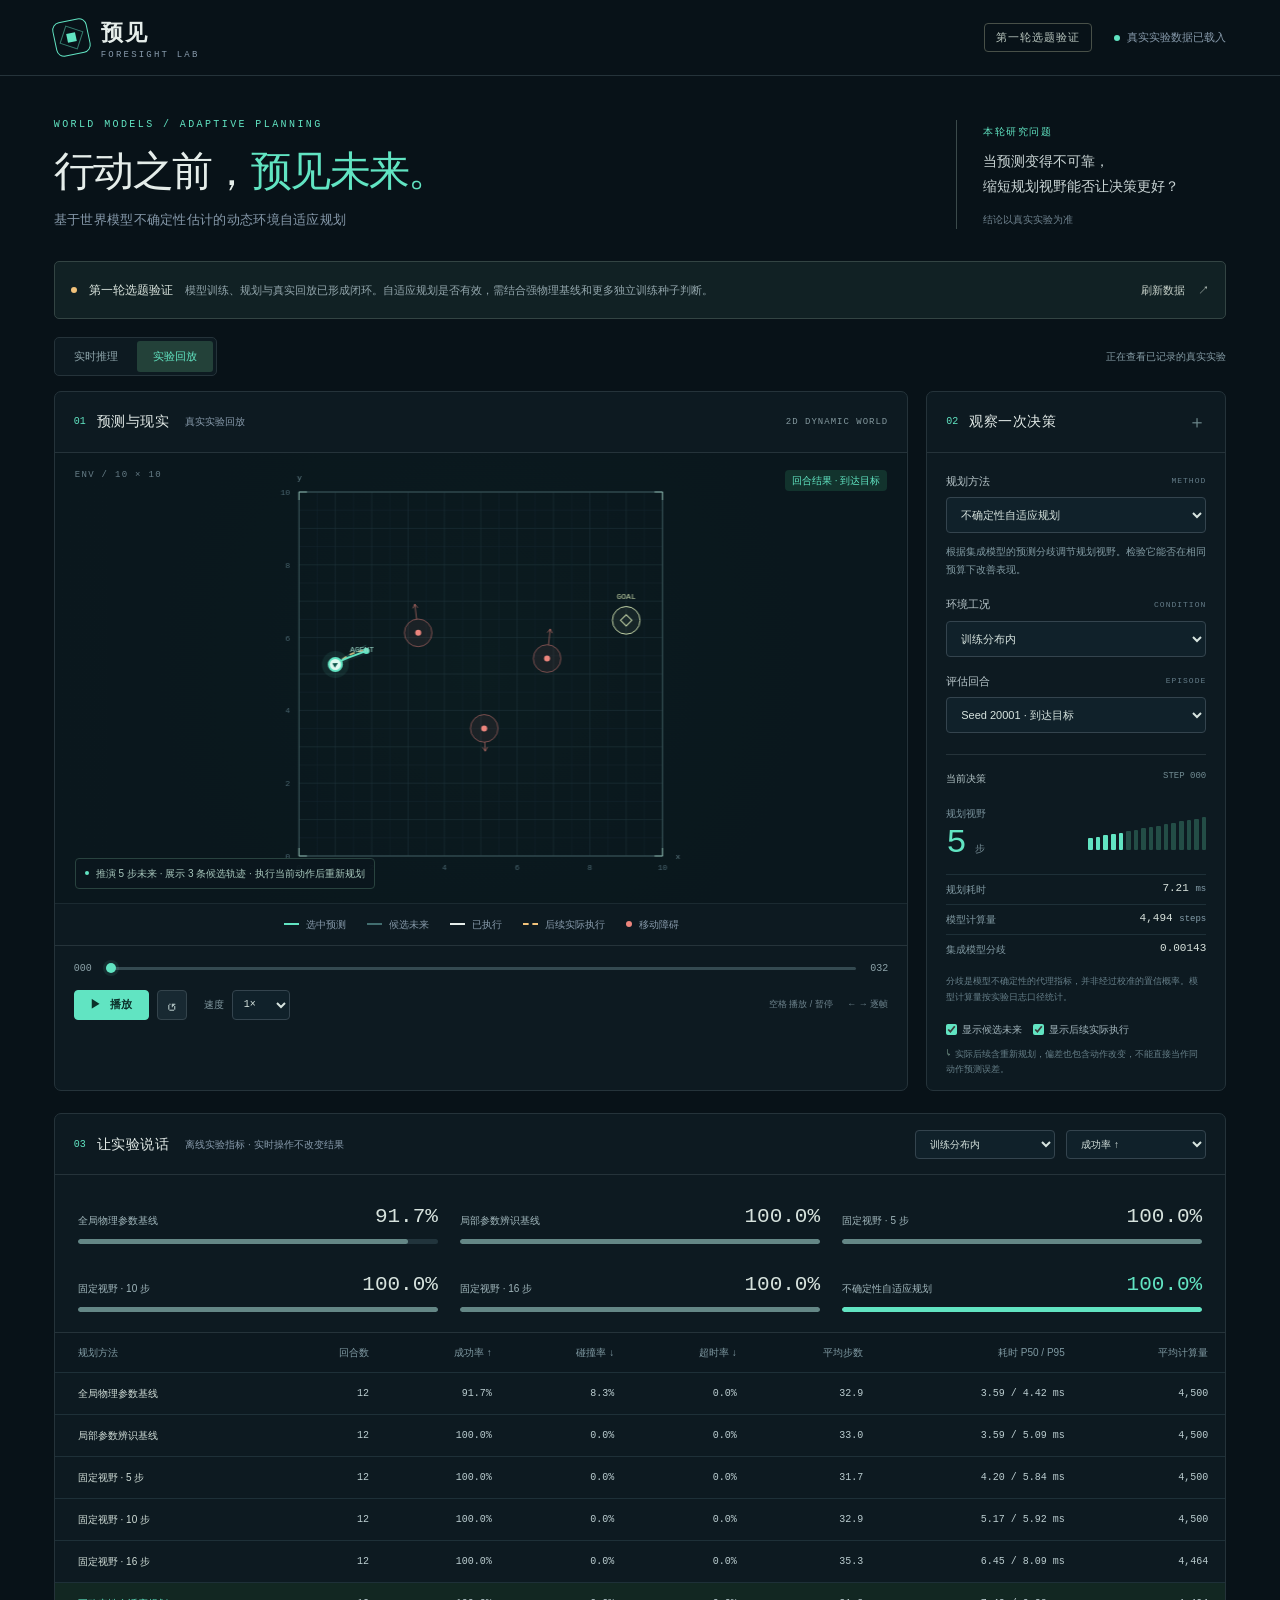
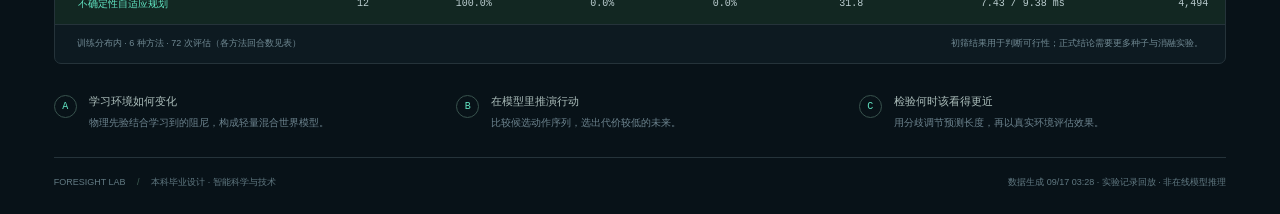
==== web/index.html @ d686fa3f "feat: ship interactive live robot planning and experiment replay dashboard" ====
<!doctype html>
<html lang="zh-CN">
<head>
  <meta charset="utf-8">
  <meta name="viewport" content="width=device-width,initial-scale=1">
  <meta name="theme-color" content="#081218">
  <title>预见 Foresight Lab · 世界模型研究实验室</title>
  <link rel="stylesheet" href="styles.css">
  <script defer src="app.js"></script>
</head>
<body>
  <header class="topbar">
    <a class="brand" href="./" aria-label="预见 Foresight Lab 首页"><span class="brand-icon" aria-hidden="true"><i></i></span><span>预见<span class="brand-en">FORESIGHT LAB</span></span></a>
    <div class="topbar-meta"><span class="phase">第一轮选题验证</span><span class="data-status" id="data-status"><i></i>正在读取实验数据</span></div>
  </header>
  <main>
    <section class="intro">
      <div><p class="eyebrow">WORLD MODELS / ADAPTIVE PLANNING</p><h1>行动之前，<span>预见未来。</span></h1><p class="intro-text">基于世界模型不确定性估计的动态环境自适应规划</p></div>
      <div class="research-question"><span class="question-label">本轮研究问题</span><p>当预测变得不可靠，<br>缩短规划视野能否让决策更好？</p><span class="small-note">结论以真实实验为准</span></div>
    </section>

    <div class="notice" id="experiment-notice" role="status"><span class="notice-dot"></span><div><strong id="notice-title">等待第一轮实验</strong><p id="notice-text">实验完成后，这里将展示真实轨迹、对比指标和选题验证结果。</p></div><button class="text-button" id="reload-data" type="button">刷新数据 <span aria-hidden="true">↗</span></button></div>

    <div class="mode-toolbar"><div class="mode-switch" role="group" aria-label="运行模式"><button type="button" id="mode-live" aria-pressed="false">实时推理</button><button type="button" id="mode-replay" class="active" aria-pressed="true">实验回放</button></div><span class="mode-status" id="mode-status">正在查看已记录的真实实验</span></div>
    <section class="lab-grid" aria-label="实验工作台">
      <div class="scene-panel panel">
        <div class="panel-heading"><div><span class="section-index">01</span><h2>预测与现实</h2><span class="panel-subtitle" id="view-label">真实实验回放</span></div><span class="scene-tag" id="scene-tag">2D DYNAMIC WORLD</span></div>
        <div class="world" id="world-container"><canvas id="world-canvas" aria-label="机器人在动态障碍环境中的真实位置、候选预测轨迹与实际后续轨迹"></canvas><div class="scene-overlay"><span class="scene-coordinate" id="scene-coordinate">ENV / 10 × 10</span><span id="scene-outcome" class="outcome"></span></div><div class="scene-empty" id="scene-empty"><span class="empty-orbit" aria-hidden="true"></span><h3>未来，从第一次实验开始</h3><p>正在等待真实回放数据。<br>模型完成评估后，即可逐帧检查它的预测。</p></div><div class="scene-caption" id="scene-caption" hidden><span class="caption-dot"></span><span id="scene-caption-text"></span></div></div>
        <div class="scene-legend"><span><i class="legend-line teal"></i>选中预测</span><span><i class="legend-line muted"></i>候选未来</span><span><i class="legend-line white"></i>已执行</span><span id="actual-legend"><i class="legend-line amber dashed"></i>后续实际执行</span><span><i class="legend-dot coral"></i>移动障碍</span></div>
        <div class="playback"><div class="timeline"><span id="frame-current">000</span><input type="range" id="timeline" min="0" max="0" value="0" aria-label="回放时间轴" disabled><span id="frame-total">000</span></div><div class="playback-controls"><div class="transport"><button id="play-button" class="play-button" type="button" disabled aria-label="播放回放">▶ <span>播放</span></button><button id="reset-button" class="icon-button" type="button" aria-label="回到回合起点" title="回到起点" disabled>↺</button><label class="speed-label" for="playback-speed">速度</label><select id="playback-speed" aria-label="回放速度"><option value="0.5">0.5×</option><option value="1" selected>1×</option><option value="2">2×</option><option value="4">4×</option></select></div><span class="keyboard-hint">空格 播放 / 暂停 <span>← → 逐帧</span></span></div></div>
      </div>

      <aside class="inspector panel" aria-label="回放配置与决策详情">
        <div class="panel-heading"><div><span class="section-index">02</span><h2>观察一次决策</h2></div><span class="little-cross" aria-hidden="true">＋</span></div>
        <div class="inspector-body"><div class="field"><label for="method-select">规划方法<span>METHOD</span></label><select id="method-select" disabled><option>等待数据</option></select></div><p class="method-description" id="method-description">从多个方法的真实记录中，观察模型如何预测和规划。</p><div class="live-fields" id="live-fields" hidden><div class="field"><label for="live-scenario">交互场景<span>SCENARIO</span></label><select id="live-scenario"><option value="crossing">交叉穿行</option><option value="slalom">曲折通行</option><option value="open">开放空间</option></select></div><div class="live-split"><div class="field"><label for="live-seed">场景种子</label><input id="live-seed" type="number" value="2026" min="0" max="999999"></div><div class="field"><label for="live-damping">阻尼倍率 <output id="damping-value">1.00×</output></label><input type="range" id="live-damping" min="0.5" max="2.5" step="0.1" value="1"></div></div><p class="live-help">参数修改后点「重置场景」生效。点击地图任意空位，可重新指定目标。</p></div><div class="field replay-field"><label for="condition-select">环境工况<span>CONDITION</span></label><select id="condition-select" disabled><option>等待数据</option></select></div><div class="field replay-field"><label for="episode-select">评估回合<span>EPISODE</span></label><select id="episode-select" disabled><option>等待数据</option></select></div>
        <div class="decision-readout"><div class="readout-title"><span>当前决策</span><span class="mono" id="step-label">STEP —</span></div><div class="primary-readout"><div><span class="readout-label">规划视野</span><p><strong id="frame-horizon">—</strong><span>步</span></p></div><div class="horizon-viz" id="horizon-viz" aria-hidden="true"></div></div><div class="readout-row"><span>规划耗时</span><strong><span id="frame-latency">—</span> <small>ms</small></strong></div><div class="readout-row"><span>模型计算量</span><strong><span id="frame-model-steps">—</span> <small>steps</small></strong></div><div class="readout-row"><span>集成模型分歧</span><strong id="frame-disagreement">—</strong></div><p class="readout-footnote">分歧是模型不确定性的代理指标，并非经过校准的置信概率。模型计算量按实验日志口径统计。</p></div>
        <div class="view-options"><label><input type="checkbox" id="show-candidates" checked><span>显示候选未来</span></label><label id="actual-option"><input type="checkbox" id="show-actual" checked><span>显示后续实际执行</span></label></div><p class="inspector-note" id="inspector-note"><span aria-hidden="true">↳</span>实际后续含重新规划，偏差也包含动作改变，不能直接当作同动作预测误差。</p></div>
      </aside>
    </section>

    <section class="evidence panel" aria-label="实验对比指标">
      <div class="panel-heading evidence-heading"><div><span class="section-index">03</span><h2>让实验说话</h2><span class="panel-subtitle">离线实验指标 · 实时操作不改变结果</span></div><div class="evidence-pickers"><label class="metric-picker"><span class="sr-only">统计环境工况</span><select id="evidence-condition"><option value="in_distribution">训练分布内</option><option value="damping_shift">阻尼变化</option></select></label><label class="metric-picker"><span class="sr-only">图表展示指标</span><select id="chart-metric"><option value="success_rate">成功率 ↑</option><option value="collision_rate">碰撞率 ↓</option><option value="planning_ms_p95">规划耗时 P95 ↓</option><option value="mean_model_steps">平均模型计算量 ↓</option></select></label></div></div>
      <div id="evidence-empty" class="evidence-empty">主实验结果尚未生成。这里不填入演示数值。</div>
      <div id="evidence-content" hidden><div class="metric-chart" id="metric-chart" aria-label="方法对比条形图"></div><div class="table-scroll"><table><caption class="sr-only">各方法在选定环境工况下的实测指标</caption><thead><tr><th>规划方法</th><th>回合数</th><th>成功率 ↑</th><th>碰撞率 ↓</th><th>超时率 ↓</th><th>平均步数</th><th>耗时 P50 / P95</th><th>平均计算量</th></tr></thead><tbody id="results-body"></tbody></table></div><div class="evidence-footnote"><span id="evidence-scope"></span><span>初筛结果用于判断可行性；正式结论需要更多种子与消融实验。</span></div></div>
    </section>

    <section class="protocol-strip" aria-label="研究方法说明"><div><span class="protocol-number">A</span><p><strong>学习环境如何变化</strong><span>物理先验结合学习到的阻尼，构成轻量混合世界模型。</span></p></div><div><span class="protocol-number">B</span><p><strong>在模型里推演行动</strong><span>比较候选动作序列，选出代价较低的未来。</span></p></div><div><span class="protocol-number">C</span><p><strong>检验何时该看得更近</strong><span>用分歧调节预测长度，再以真实环境评估效果。</span></p></div></section>
    <footer><span>FORESIGHT LAB <i>/</i> 本科毕业设计 · 智能科学与技术</span><span id="data-provenance">实验记录回放 · 非在线模型推理</span></footer>
  </main>
</body>
</html>
---- web/styles.css ----
:root{color-scheme:dark;--bg:#081218;--panel:#0d1a21;--border:#25333a;--muted:#879aab;--text:#e5edea;--teal:#61e4c2;--amber:#f1c27b;--coral:#ec857d;--mono:Consolas,"SFMono-Regular",monospace;--sans:Inter,"Segoe UI","Microsoft YaHei","PingFang SC",sans-serif}
*{box-sizing:border-box}body{margin:0;background:var(--bg);color:var(--text);font-family:var(--sans);font-size:14px;line-height:1.5}button,select,input{font:inherit}button,select{cursor:pointer}button:disabled,select:disabled{cursor:default;opacity:.5}button:focus-visible,select:focus-visible,input:focus-visible,a:focus-visible{outline:2px solid var(--teal);outline-offset:4px}button{color:inherit}a{color:inherit;text-decoration:none}button,select{transition:background .18s,border-color .18s}.topbar{min-height:76px;display:flex;justify-content:space-between;align-items:center;padding:0 4.2%;border-bottom:1px solid var(--border);gap:20px}.brand{display:flex;align-items:center;gap:12px;font-weight:650;font-size:22px;letter-spacing:2px}.brand-en{display:block;font:9px var(--mono);letter-spacing:2.2px;color:var(--muted);margin-top:1px}.brand-icon{position:relative;display:block;width:35px;height:35px;border:1px solid var(--teal);border-radius:8px;transform:rotate(-12deg)}.brand-icon:before,.brand-icon:after{content:"";position:absolute;inset:7px;border:1px solid #61e4c280;transform:rotate(30deg)}.brand-icon:after{inset:12px;background:var(--teal);border:0;transform:none}.topbar-meta{display:flex;align-items:center;gap:22px;font-size:11px}.phase{border:1px solid #485048;padding:5px 11px;color:#bac7bf;border-radius:4px;letter-spacing:1px}.data-status{color:var(--muted);display:flex;align-items:center;gap:7px}.data-status i,.notice-dot{height:6px;width:6px;background:var(--amber);border-radius:50%;flex-shrink:0}.data-status.ready i{background:var(--teal)}main{max-width:1600px;margin:auto;padding:0 4.2%}.intro{display:flex;align-items:center;justify-content:space-between;padding:43px 0 31px;gap:25px}.eyebrow{font:10px var(--mono);letter-spacing:2.4px;color:var(--teal);margin:0 0 15px}h1{font-weight:520;letter-spacing:-1.6px;font-size:clamp(30px,3.2vw,45px);line-height:1.3;margin:0}h1 span{color:var(--teal)}.intro-text{margin:12px 0 0;color:var(--muted);font-size:13px;letter-spacing:.3px}.research-question{border-left:1px solid #3b4a4b;padding:0 0 0 26px;min-width:270px}.question-label{font-size:10px;letter-spacing:1.5px;color:var(--teal)}.research-question p{margin:8px 0;color:#cbd6d6;font-size:14px;line-height:1.8}.small-note{color:#6f828e;font-size:10px}.notice{border:1px solid #334443;background:#112124;padding:12px 16px;display:flex;align-items:center;gap:12px;margin-bottom:22px;border-radius:5px}.notice strong{font-size:12px;font-weight:500;color:#dce6df}.notice p{display:inline;margin:0 0 0 12px;color:#93a6ac;font-size:11px;line-height:1.8}.notice>div{flex:1}.text-button{background:none;border:0;white-space:nowrap;font-size:11px;color:#c8d2ca;padding:8px 0 8px 16px}.text-button:hover{color:var(--teal)}.text-button span{margin-left:10px}.notice[data-state="positive"] .notice-dot{background:var(--teal)}.notice[data-state="negative"] .notice-dot{background:var(--coral)}.lab-grid{display:grid;grid-template-columns:minmax(0,1fr) 300px;gap:18px;align-items:stretch}.panel{background:var(--panel);border:1px solid var(--border);border-radius:7px;overflow:hidden}.panel-heading{display:flex;justify-content:space-between;align-items:center;padding:17px 19px;gap:14px;border-bottom:1px solid var(--border);min-height:61px}.panel-heading>div{display:flex;align-items:center;gap:11px;flex-wrap:wrap}.section-index{color:var(--teal);font:10px var(--mono)}h2{font-size:14px;font-weight:500;margin:0;letter-spacing:.5px}.panel-subtitle{font-size:10px;color:var(--muted);margin-left:5px}.scene-tag{font:9px var(--mono);letter-spacing:1px;color:#82979d;white-space:nowrap}.world{position:relative;height:450px;background:#0a171d;overflow:hidden}canvas{width:100%;height:100%;display:block}.scene-overlay{position:absolute;left:20px;right:20px;top:17px;display:flex;justify-content:space-between;pointer-events:none}.scene-coordinate{font:9px var(--mono);color:#657c86;letter-spacing:1.3px}.outcome{font-size:10px;border-radius:4px;padding:3px 7px;color:var(--teal);background:#12332d;display:none}.outcome.visible{display:block}.outcome.collision{color:var(--coral);background:#3a2727}.outcome.timeout{color:var(--amber);background:#363026}.scene-empty{position:absolute;inset:0;display:flex;flex-direction:column;align-items:center;justify-content:center;text-align:center;pointer-events:none}.scene-empty[hidden]{display:none}.empty-orbit{width:57px;height:57px;border:1px solid #33514e;border-radius:50%;position:relative;margin-bottom:18px}.empty-orbit:before{content:"";position:absolute;inset:11px;border:1px dashed #42655f;border-radius:50%}.empty-orbit:after{content:"";position:absolute;top:24px;left:24px;width:7px;height:7px;background:var(--teal);box-shadow:0 0 22px #61e4c280;border-radius:50%}.scene-empty h3{font-size:15px;font-weight:450;letter-spacing:.5px;margin:0 0 8px}.scene-empty p{font-size:11px;line-height:1.8;color:var(--muted);margin:0}.scene-caption{position:absolute;bottom:14px;left:20px;display:flex;align-items:center;gap:7px;font-size:10px;background:#0a171de8;padding:7px 9px;border:1px solid #29433f;border-radius:4px;color:#a8c8bd;max-width:calc(100% - 40px)}.scene-caption[hidden]{display:none}.caption-dot{background:var(--teal);width:4px;height:4px;border-radius:50%;flex-shrink:0}.scene-legend{border-top:1px solid #1b2a31;display:flex;align-items:center;justify-content:center;gap:21px;padding:11px 14px;flex-wrap:wrap;color:var(--muted);font-size:10px;min-height:42px}.scene-legend>span{display:flex;align-items:center;gap:7px}.legend-line{width:15px;height:0;border-top:2px solid}.teal{color:var(--teal)}.white{color:#e5edea}.amber{color:var(--amber)}.muted{color:#426e70}.dashed{border-top-style:dashed}.legend-dot{width:6px;height:6px;border-radius:50%}.coral{background:var(--coral)}.playback{padding:12px 19px 14px;border-top:1px solid var(--border)}.timeline{display:flex;align-items:center;gap:14px;font:10px var(--mono);color:#8ca2a8}.timeline input{appearance:none;width:100%;height:3px;border-radius:6px;background:#344a51;cursor:pointer;margin:9px 0}.timeline input::-webkit-slider-thumb{appearance:none;width:10px;height:10px;border-radius:50%;background:var(--teal);box-shadow:0 0 0 3px #61e4c217}.timeline input::-moz-range-thumb{border:0;width:10px;height:10px;border-radius:50%;background:var(--teal)}.playback-controls{display:flex;justify-content:space-between;align-items:center;margin-top:11px;gap:14px}.transport{display:flex;align-items:center;gap:8px}.play-button{background:var(--teal);border:1px solid var(--teal);border-radius:4px;font-size:11px;color:#0c302a;min-width:75px;height:30px;font-weight:650}.play-button:hover:not(:disabled){background:#93f2d7}.play-button span{margin-left:6px}.icon-button{background:#182932;border:1px solid #34444c;border-radius:4px;width:30px;height:30px;font-size:19px;color:#a8babb}.icon-button:hover:not(:disabled){border-color:var(--teal)}.speed-label{color:#849ba3;font-size:10px;margin-left:9px}.transport select{width:58px;height:30px;padding:0 7px;font:10px var(--mono)}.keyboard-hint{font-size:9px;color:#6f858f}.keyboard-hint span{margin-left:12px}.little-cross{font:18px var(--mono);color:#6e898d}.inspector-body{padding:20px 19px 13px}.field{margin-bottom:16px}.field label{display:flex;align-items:center;justify-content:space-between;font-size:11px;color:#b6c4c8;margin-bottom:8px}.field label span{font:8px var(--mono);color:#647c88;letter-spacing:1px}select{background-color:#10212a;border:1px solid #34444e;color:#d7e4df;border-radius:4px;min-width:0;padding:10px;width:100%;font-size:11px}select:hover:not(:disabled){border-color:#658780}.method-description{color:#829ba3;font-size:10px;line-height:1.8;margin:-6px 0 17px}.decision-readout{border-top:1px solid var(--border);margin-top:21px;padding-top:16px}.readout-title{display:flex;justify-content:space-between;font-size:10px;color:#b6c7c9}.mono{font:9px var(--mono);color:#718b92}.primary-readout{display:flex;align-items:center;justify-content:space-between;margin:16px 0 11px}.readout-label{font-size:10px;color:#79929c}.primary-readout p{margin:1px 0;line-height:1.25}.primary-readout strong{font:34px var(--mono);letter-spacing:-2px;color:var(--teal)}.primary-readout p span{font-size:10px;color:#758c95;margin-left:10px}.horizon-viz{display:flex;align-items:flex-end;gap:3px;height:35px;max-width:118px;overflow:hidden}.horizon-viz i{display:block;width:5px;height:20px;border-radius:1px;background:#234d46}.horizon-viz i.active{background:var(--teal)}.readout-row{display:flex;justify-content:space-between;font-size:10px;padding:7px 0;border-top:1px solid #1e3038;color:#819aa3}.readout-row strong{font:11px var(--mono);color:#d8e2dc}.readout-row small{font-size:9px;color:#859eaa}.readout-footnote{font-size:9px;color:#667f89;line-height:1.75;margin:10px 0 0}.view-options{padding-top:16px;display:flex;gap:11px;flex-wrap:wrap;font-size:10px;color:#a1b4bb}.view-options label{display:flex;align-items:center;gap:5px;cursor:pointer}.view-options input{accent-color:var(--teal);width:11px;height:11px;margin:0}.inspector-note{font-size:9px;line-height:1.7;color:#657e87;margin:10px 0 0}.inspector-note span{color:#82a496;margin-right:4px}.evidence{margin-top:22px}.evidence-heading{padding-top:15px;padding-bottom:15px}.metric-picker select{font-size:10px;padding:7px 10px;width:165px}.evidence-empty{padding:36px 20px;text-align:center;font-size:12px;color:var(--muted)}.metric-chart{display:grid;grid-template-columns:repeat(3,minmax(0,1fr));padding:23px 23px 20px;gap:22px}.chart-item{min-width:0}.chart-label{display:flex;justify-content:space-between;gap:8px;font-size:10px;color:#a1b7bc;align-items:end;min-height:30px}.chart-label strong{font:21px var(--mono);color:#d6e2dd;white-space:nowrap}.chart-track{height:5px;background:#21343c;margin-top:11px;border-radius:3px;overflow:hidden}.chart-fill{height:100%;background:#648786;border-radius:3px;min-width:0}.chart-item.selected .chart-fill{background:var(--teal)}.chart-item.selected .chart-label strong{color:var(--teal)}.table-scroll{overflow:auto;border-top:1px solid var(--border)}table{width:100%;border-collapse:collapse;font-size:11px;white-space:nowrap;text-align:right}th{font-weight:400;color:#7f99a2;font-size:10px;padding:12px 17px;background:#0c181f}td{padding:13px 17px;border-top:1px solid #1e3038;color:#bbcdd0;font-family:var(--mono);font-size:10px}th:first-child,td:first-child{text-align:left;padding-left:23px}td:first-child{font-family:var(--sans);color:#d0ddd7}tr.selected td:first-child{color:var(--teal)}tr.selected{background:#122722}td .n-label{color:#597982}.evidence-footnote{border-top:1px solid var(--border);padding:12px 22px;display:flex;justify-content:space-between;gap:15px;color:#718a94;font-size:9px}.protocol-strip{display:grid;grid-template-columns:repeat(3,1fr);gap:35px;padding:29px 0 25px}.protocol-strip>div{display:flex;gap:12px}.protocol-number{font:10px var(--mono);color:var(--teal);border:1px solid #38524d;border-radius:50%;height:23px;width:23px;display:flex;justify-content:center;align-items:center;flex-shrink:0;margin-top:2px}.protocol-strip p{margin:0}.protocol-strip strong{display:block;font-size:11px;color:#acbebb;font-weight:450;margin-bottom:5px}.protocol-strip p span{font-size:10px;color:#6c838e;line-height:1.8;display:block}footer{border-top:1px solid var(--border);padding:18px 0 22px;display:flex;justify-content:space-between;gap:20px;color:#617982;font-size:9px}footer i{font-style:normal;margin:0 9px;color:#406056}.sr-only{position:absolute;width:1px;height:1px;padding:0;margin:-1px;overflow:hidden;clip:rect(0,0,0,0);white-space:nowrap;border:0}[hidden]{display:none!important}
@media(min-width:1450px){.world{height:505px}.lab-grid{grid-template-columns:minmax(0,1fr) 325px}.inspector-body{padding:25px 23px}.field{margin-bottom:22px}.decision-readout{margin-top:27px}.readout-row{padding:10px 0}.view-options{padding-top:20px}.intro{padding-top:48px;padding-bottom:37px}}
@media(max-width:1000px){.lab-grid{grid-template-columns:minmax(0,1fr) 270px;gap:13px}.world{height:450px}.panel-heading{padding:15px}.scene-tag{display:none}.panel-subtitle{font-size:9px;margin-left:0}.inspector-body{padding:17px 15px}.keyboard-hint{display:none}.scene-legend{gap:12px;font-size:9px}.research-question{min-width:220px}.notice p{display:block;margin:4px 0 0}.protocol-strip{gap:20px}.metric-chart{gap:18px;grid-template-columns:repeat(2,1fr)}}
@media(max-width:740px){main{padding:0 5%}.topbar{padding:14px 5%;min-height:70px}.topbar-meta{gap:8px;flex-direction:column;align-items:flex-end}.phase{padding:3px 8px;font-size:9px}.data-status{font-size:9px}.brand{font-size:20px}.intro{padding:31px 0 25px;gap:20px;display:block}h1{font-size:34px}.eyebrow{font-size:8px;letter-spacing:1.7px}.intro-text{font-size:11px}.research-question{margin-top:22px;padding-left:14px}.research-question p{font-size:12px;display:inline;margin-left:12px}.research-question p br{display:none}.research-question .small-note{display:none}.question-label{font-size:9px}.notice{padding:12px;gap:9px;align-items:flex-start}.notice-dot{margin-top:6px}.notice strong{font-size:11px}.notice p{font-size:10px}.text-button{font-size:10px;padding-left:0}.lab-grid{grid-template-columns:1fr}.world{height:420px}.scene-legend{gap:12px}.inspector-body{display:grid;grid-template-columns:1fr 1fr;gap:0 16px;padding:17px}.method-description{grid-column:1/-1;grid-row:2}.inspector-body>.field:first-child{grid-column:1/-1;margin-bottom:13px}.decision-readout{grid-column:1/-1;margin-top:4px}.primary-readout{justify-content:start;gap:35px}.readout-row{display:inline-flex;width:calc(50% - 8px);padding:10px 0;margin-right:12px}.readout-row:nth-of-type(even){margin-right:0}.view-options,.inspector-note{grid-column:1/-1}.evidence-heading{align-items:flex-start}.evidence-heading .panel-subtitle{display:none}.metric-picker select{width:132px;font-size:9px;padding:6px}.metric-chart{padding:17px;gap:20px}.chart-label{font-size:9px}.chart-label strong{font-size:19px}.evidence-footnote{flex-direction:column;padding:12px 17px;gap:6px}.protocol-strip{grid-template-columns:1fr;gap:18px;padding:24px 0}.protocol-strip p span{font-size:10px}footer{flex-direction:column;gap:7px;font-size:8px}.scene-caption{font-size:9px}.scene-coordinate{font-size:8px}}
.mode-toolbar{display:flex;justify-content:space-between;align-items:center;gap:15px;margin:-4px 0 15px}.mode-switch{display:flex;background:#0d1a21;border:1px solid var(--border);padding:3px;border-radius:5px;gap:3px}.mode-switch button{background:transparent;border:0;color:#8fa6ac;padding:7px 16px;border-radius:3px;font-size:11px}.mode-switch button.active{background:#234139;color:var(--teal)}.mode-status{color:#849ba4;font-size:10px}.live-fields{grid-column:1/-1}.live-split{display:grid;grid-template-columns:.8fr 1.2fr;gap:14px}.live-split input[type=number]{width:100%;background:#10212a;border:1px solid #34444e;border-radius:4px;color:#d7e4df;padding:8px;font:11px var(--mono)}.live-split input[type=range]{width:100%;accent-color:var(--teal);margin:13px 0}.live-help{font-size:9px;line-height:1.7;color:#6f8a95;margin:-3px 0 0}.live-mode .world{cursor:crosshair}.live-mode .replay-field{display:none}.live-mode .keyboard-hint span{display:none}.evidence-pickers{display:flex;align-items:center;gap:8px}.evidence-pickers .metric-picker select{width:140px}.transport .live-reset{font-size:10px;width:auto;padding:0 10px}.live-mode .speed-label,.live-mode #playback-speed{display:none}.live-mode .decision-readout{margin-top:17px}.live-mode .timeline{opacity:.65}
@media(max-width:740px){.mode-toolbar{align-items:flex-start}.mode-switch button{font-size:10px;padding:7px 12px}.mode-status{font-size:9px;max-width:45%;text-align:right}.evidence-heading{flex-wrap:wrap}.evidence-pickers{width:100%;justify-content:space-between}.evidence-pickers .metric-picker{flex:1}.evidence-pickers .metric-picker select{width:100%}.live-mode .inspector-body>.field:first-child{margin-bottom:13px}.live-mode .method-description{margin-bottom:16px}}
@media(prefers-reduced-motion:reduce){*{transition:none!important}}
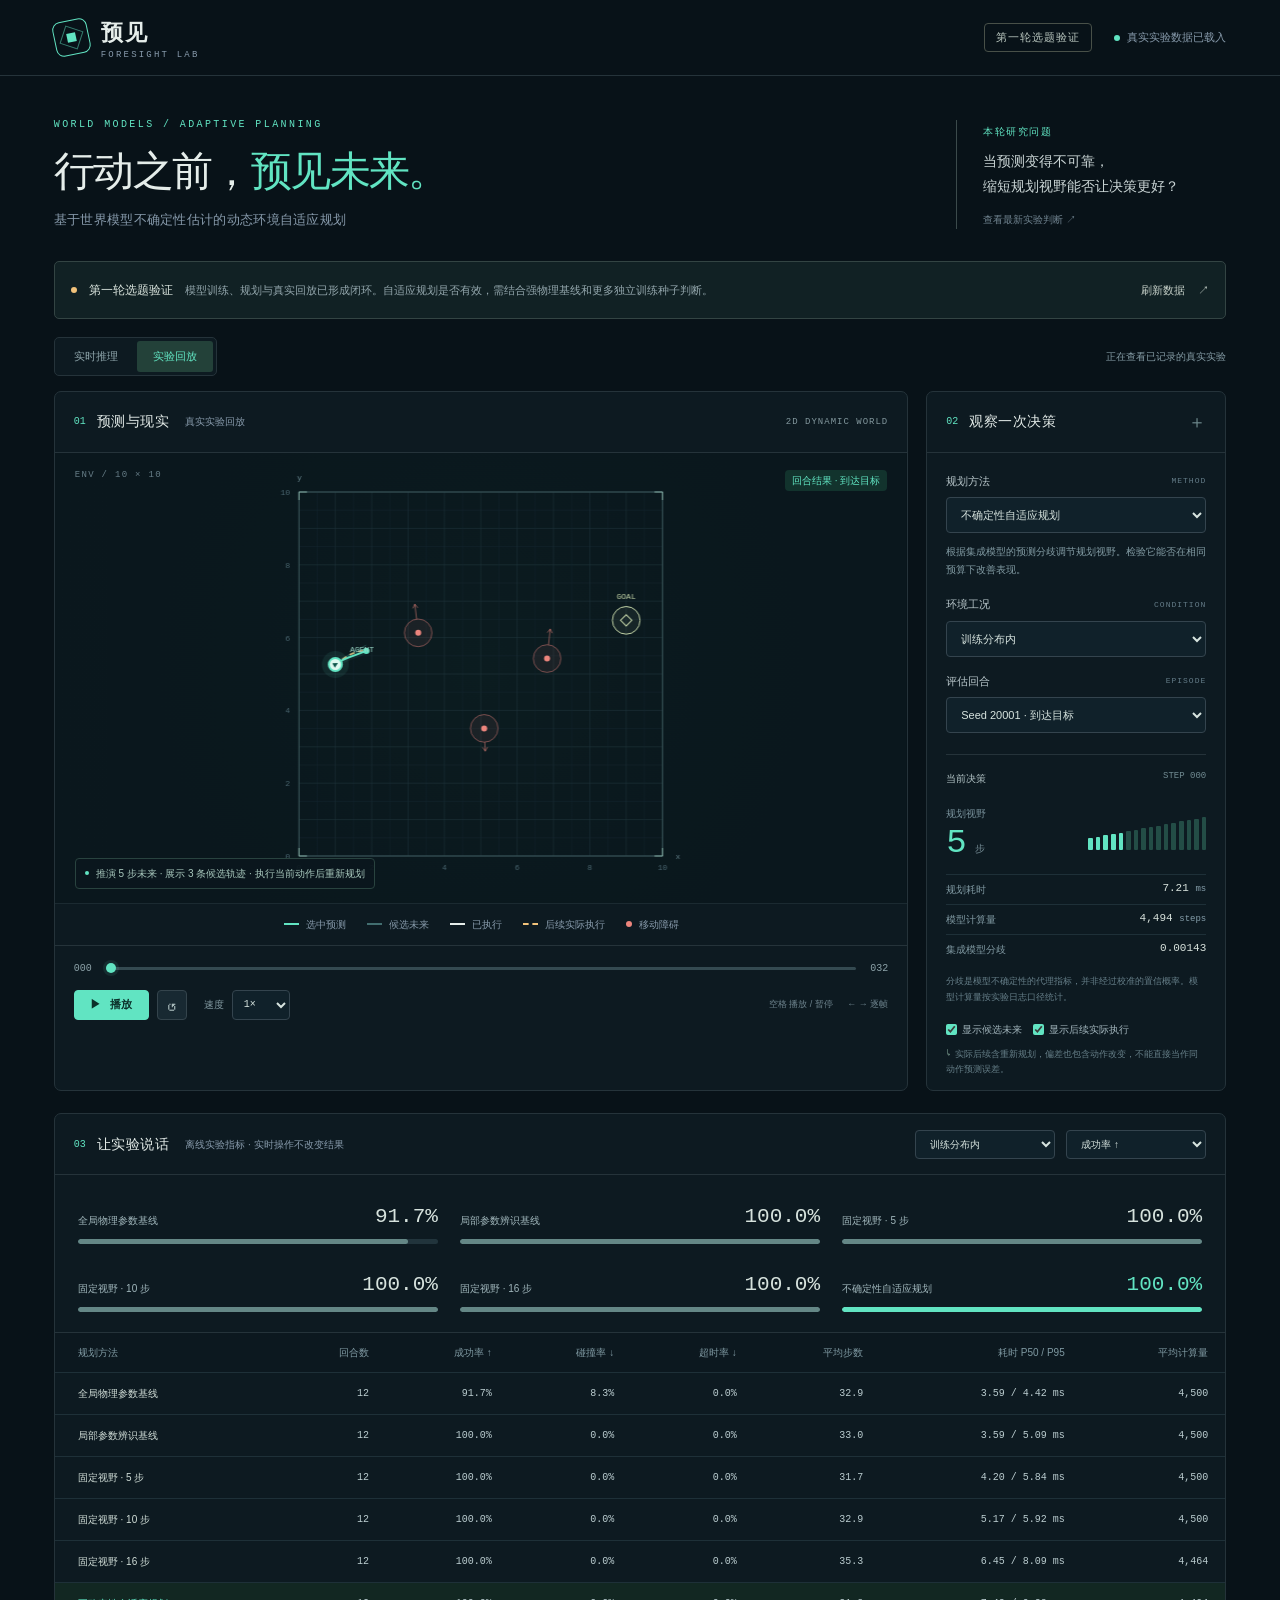
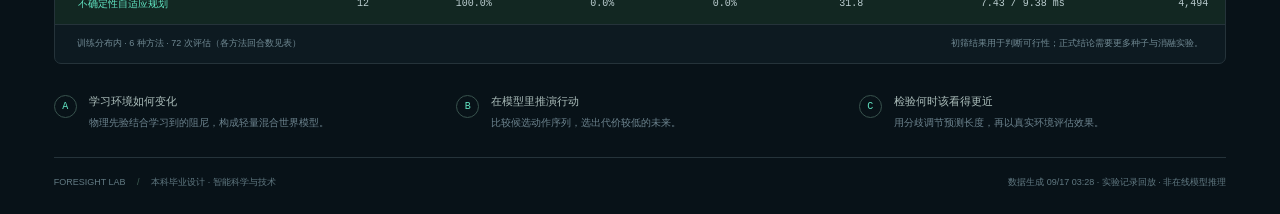
==== commit 1e4a433d: "feat: integrate observed-transition calibration and preserve complete day-zero evidence" ====
--- a/web/index.html
+++ b/web/index.html
@@ -16,7 +16,7 @@
   <main>
     <section class="intro">
       <div><p class="eyebrow">WORLD MODELS / ADAPTIVE PLANNING</p><h1>行动之前，<span>预见未来。</span></h1><p class="intro-text">基于世界模型不确定性估计的动态环境自适应规划</p></div>
-      <div class="research-question"><span class="question-label">本轮研究问题</span><p>当预测变得不可靠，<br>缩短规划视野能否让决策更好？</p><span class="small-note">结论以真实实验为准</span></div>
+      <div class="research-question"><span class="question-label">本轮研究问题</span><p>当预测变得不可靠，<br>缩短规划视野能否让决策更好？</p><a class="small-note findings-link" href="https://github.com/LuckyLivio/GraduationProject/blob/main/docs/latest-findings.md" target="_blank" rel="noopener noreferrer">查看最新实验判断 ↗</a></div>
     </section>
 
     <div class="notice" id="experiment-notice" role="status"><span class="notice-dot"></span><div><strong id="notice-title">等待第一轮实验</strong><p id="notice-text">实验完成后，这里将展示真实轨迹、对比指标和选题验证结果。</p></div><button class="text-button" id="reload-data" type="button">刷新数据 <span aria-hidden="true">↗</span></button></div>
@@ -33,7 +33,7 @@
       <aside class="inspector panel" aria-label="回放配置与决策详情">
         <div class="panel-heading"><div><span class="section-index">02</span><h2>观察一次决策</h2></div><span class="little-cross" aria-hidden="true">＋</span></div>
         <div class="inspector-body"><div class="field"><label for="method-select">规划方法<span>METHOD</span></label><select id="method-select" disabled><option>等待数据</option></select></div><p class="method-description" id="method-description">从多个方法的真实记录中，观察模型如何预测和规划。</p><div class="live-fields" id="live-fields" hidden><div class="field"><label for="live-scenario">交互场景<span>SCENARIO</span></label><select id="live-scenario"><option value="crossing">交叉穿行</option><option value="slalom">曲折通行</option><option value="open">开放空间</option></select></div><div class="live-split"><div class="field"><label for="live-seed">场景种子</label><input id="live-seed" type="number" value="2026" min="0" max="999999"></div><div class="field"><label for="live-damping">阻尼倍率 <output id="damping-value">1.00×</output></label><input type="range" id="live-damping" min="0.5" max="2.5" step="0.1" value="1"></div></div><p class="live-help">参数修改后点「重置场景」生效。点击地图任意空位，可重新指定目标。</p></div><div class="field replay-field"><label for="condition-select">环境工况<span>CONDITION</span></label><select id="condition-select" disabled><option>等待数据</option></select></div><div class="field replay-field"><label for="episode-select">评估回合<span>EPISODE</span></label><select id="episode-select" disabled><option>等待数据</option></select></div>
-        <div class="decision-readout"><div class="readout-title"><span>当前决策</span><span class="mono" id="step-label">STEP —</span></div><div class="primary-readout"><div><span class="readout-label">规划视野</span><p><strong id="frame-horizon">—</strong><span>步</span></p></div><div class="horizon-viz" id="horizon-viz" aria-hidden="true"></div></div><div class="readout-row"><span>规划耗时</span><strong><span id="frame-latency">—</span> <small>ms</small></strong></div><div class="readout-row"><span>模型计算量</span><strong><span id="frame-model-steps">—</span> <small>steps</small></strong></div><div class="readout-row"><span>集成模型分歧</span><strong id="frame-disagreement">—</strong></div><p class="readout-footnote">分歧是模型不确定性的代理指标，并非经过校准的置信概率。模型计算量按实验日志口径统计。</p></div>
+        <div class="decision-readout"><div class="readout-title"><span>当前决策</span><span class="mono" id="step-label">STEP —</span></div><div class="primary-readout"><div><span class="readout-label">规划视野</span><p><strong id="frame-horizon">—</strong><span>步</span></p></div><div class="horizon-viz" id="horizon-viz" aria-hidden="true"></div></div><div class="readout-row"><span>规划耗时</span><strong><span id="frame-latency">—</span> <small>ms</small></strong></div><div class="readout-row"><span>模型计算量</span><strong><span id="frame-model-steps">—</span> <small>steps</small></strong></div><div class="readout-row"><span>集成模型分歧</span><strong id="frame-disagreement">—</strong></div><div class="readout-row" id="frame-scale-row" hidden><span>估计阻尼倍率</span><strong id="frame-learned-scale">—</strong></div><div class="readout-row" id="frame-calibration-row" hidden><span>额外校准耗时</span><strong id="frame-calibration-ms">—</strong></div><p class="readout-footnote" id="scale-estimate-note" hidden></p><p class="readout-footnote">分歧是模型不确定性的代理指标，并非经过校准的置信概率。模型计算量按实验日志口径统计。</p></div>
         <div class="view-options"><label><input type="checkbox" id="show-candidates" checked><span>显示候选未来</span></label><label id="actual-option"><input type="checkbox" id="show-actual" checked><span>显示后续实际执行</span></label></div><p class="inspector-note" id="inspector-note"><span aria-hidden="true">↳</span>实际后续含重新规划，偏差也包含动作改变，不能直接当作同动作预测误差。</p></div>
       </aside>
     </section>
--- a/web/styles.css
+++ b/web/styles.css
@@ -6,5 +6,3 @@
 .mode-toolbar{display:flex;justify-content:space-between;align-items:center;gap:15px;margin:-4px 0 15px}.mode-switch{display:flex;background:#0d1a21;border:1px solid var(--border);padding:3px;border-radius:5px;gap:3px}.mode-switch button{background:transparent;border:0;color:#8fa6ac;padding:7px 16px;border-radius:3px;font-size:11px}.mode-switch button.active{background:#234139;color:var(--teal)}.mode-status{color:#849ba4;font-size:10px}.live-fields{grid-column:1/-1}.live-split{display:grid;grid-template-columns:.8fr 1.2fr;gap:14px}.live-split input[type=number]{width:100%;background:#10212a;border:1px solid #34444e;border-radius:4px;color:#d7e4df;padding:8px;font:11px var(--mono)}.live-split input[type=range]{width:100%;accent-color:var(--teal);margin:13px 0}.live-help{font-size:9px;line-height:1.7;color:#6f8a95;margin:-3px 0 0}.live-mode .world{cursor:crosshair}.live-mode .replay-field{display:none}.live-mode .keyboard-hint span{display:none}.evidence-pickers{display:flex;align-items:center;gap:8px}.evidence-pickers .metric-picker select{width:140px}.transport .live-reset{font-size:10px;width:auto;padding:0 10px}.live-mode .speed-label,.live-mode #playback-speed{display:none}.live-mode .decision-readout{margin-top:17px}.live-mode .timeline{opacity:.65}
 @media(max-width:740px){.mode-toolbar{align-items:flex-start}.mode-switch button{font-size:10px;padding:7px 12px}.mode-status{font-size:9px;max-width:45%;text-align:right}.evidence-heading{flex-wrap:wrap}.evidence-pickers{width:100%;justify-content:space-between}.evidence-pickers .metric-picker{flex:1}.evidence-pickers .metric-picker select{width:100%}.live-mode .inspector-body>.field:first-child{margin-bottom:13px}.live-mode .method-description{margin-bottom:16px}}
 @media(prefers-reduced-motion:reduce){*{transition:none!important}}
-
-
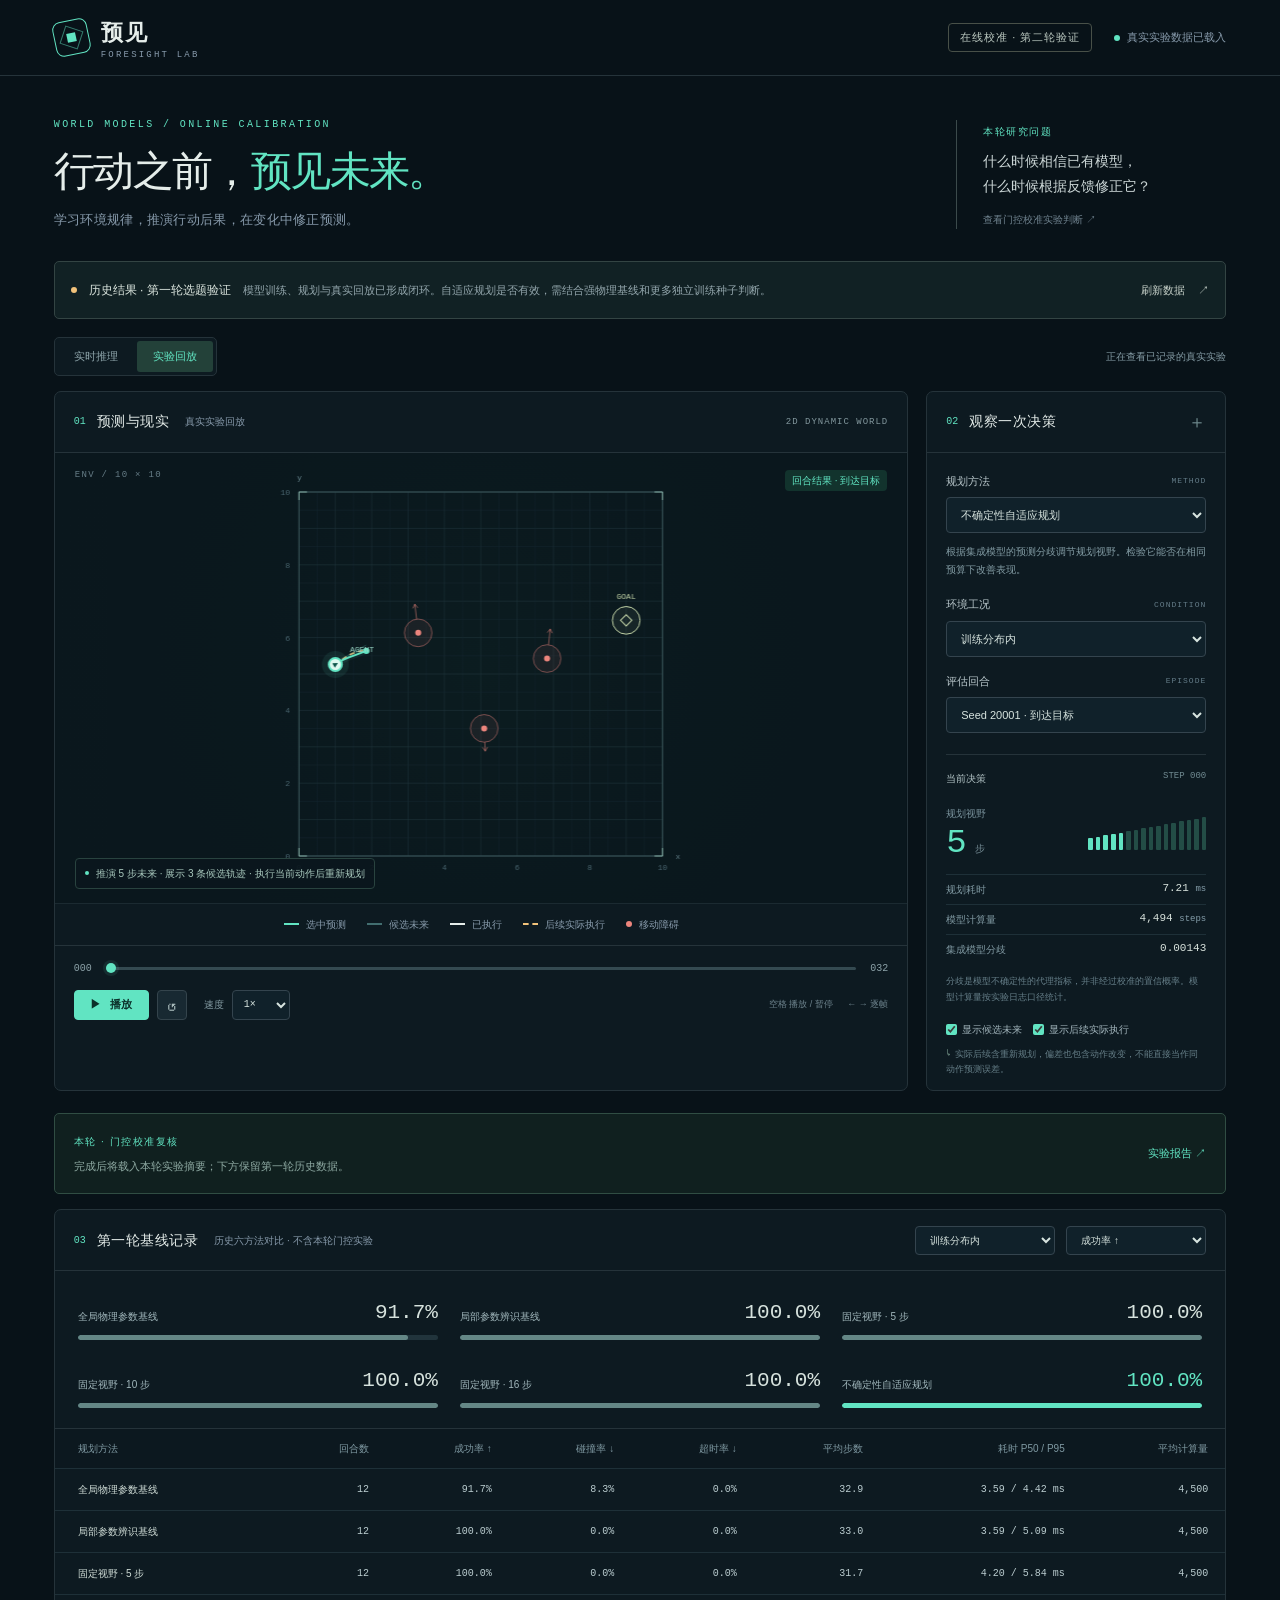
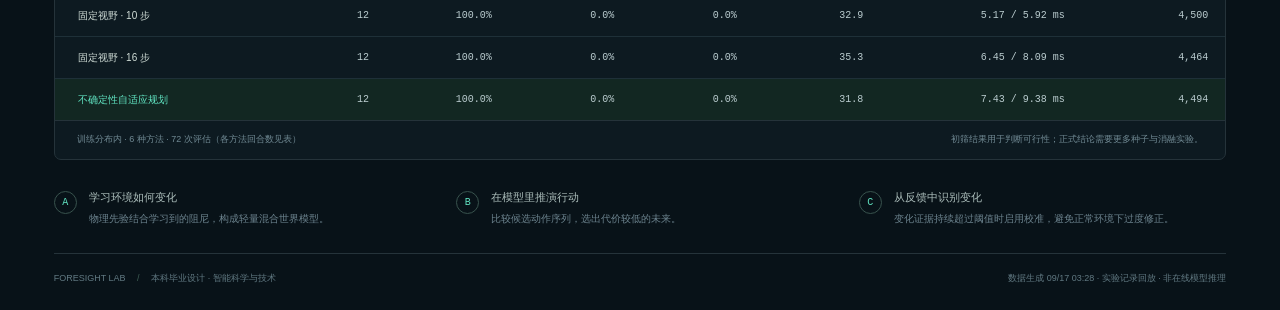
==== commit fedac77a: "feat: freeze selective calibration study and add live dynamics changes" ====
--- a/web/index.html
+++ b/web/index.html
@@ -11,12 +11,12 @@
 <body>
   <header class="topbar">
     <a class="brand" href="./" aria-label="预见 Foresight Lab 首页"><span class="brand-icon" aria-hidden="true"><i></i></span><span>预见<span class="brand-en">FORESIGHT LAB</span></span></a>
-    <div class="topbar-meta"><span class="phase">第一轮选题验证</span><span class="data-status" id="data-status"><i></i>正在读取实验数据</span></div>
+    <div class="topbar-meta"><span class="phase">在线校准 · 第二轮验证</span><span class="data-status" id="data-status"><i></i>正在读取实验数据</span></div>
   </header>
   <main>
     <section class="intro">
-      <div><p class="eyebrow">WORLD MODELS / ADAPTIVE PLANNING</p><h1>行动之前，<span>预见未来。</span></h1><p class="intro-text">基于世界模型不确定性估计的动态环境自适应规划</p></div>
-      <div class="research-question"><span class="question-label">本轮研究问题</span><p>当预测变得不可靠，<br>缩短规划视野能否让决策更好？</p><a class="small-note findings-link" href="https://github.com/LuckyLivio/GraduationProject/blob/main/docs/latest-findings.md" target="_blank" rel="noopener noreferrer">查看最新实验判断 ↗</a></div>
+      <div><p class="eyebrow">WORLD MODELS / ONLINE CALIBRATION</p><h1>行动之前，<span>预见未来。</span></h1><p class="intro-text">学习环境规律，推演行动后果，在变化中修正预测。</p></div>
+      <div class="research-question"><span class="question-label">本轮研究问题</span><p>什么时候相信已有模型，<br>什么时候根据反馈修正它？</p><a class="small-note findings-link" href="https://github.com/LuckyLivio/GraduationProject/blob/main/docs/gated-study-findings.md" target="_blank" rel="noopener noreferrer">查看门控校准实验判断 ↗</a></div>
     </section>
 
     <div class="notice" id="experiment-notice" role="status"><span class="notice-dot"></span><div><strong id="notice-title">等待第一轮实验</strong><p id="notice-text">实验完成后，这里将展示真实轨迹、对比指标和选题验证结果。</p></div><button class="text-button" id="reload-data" type="button">刷新数据 <span aria-hidden="true">↗</span></button></div>
@@ -32,19 +32,20 @@
 
       <aside class="inspector panel" aria-label="回放配置与决策详情">
         <div class="panel-heading"><div><span class="section-index">02</span><h2>观察一次决策</h2></div><span class="little-cross" aria-hidden="true">＋</span></div>
-        <div class="inspector-body"><div class="field"><label for="method-select">规划方法<span>METHOD</span></label><select id="method-select" disabled><option>等待数据</option></select></div><p class="method-description" id="method-description">从多个方法的真实记录中，观察模型如何预测和规划。</p><div class="live-fields" id="live-fields" hidden><div class="field"><label for="live-scenario">交互场景<span>SCENARIO</span></label><select id="live-scenario"><option value="crossing">交叉穿行</option><option value="slalom">曲折通行</option><option value="open">开放空间</option></select></div><div class="live-split"><div class="field"><label for="live-seed">场景种子</label><input id="live-seed" type="number" value="2026" min="0" max="999999"></div><div class="field"><label for="live-damping">阻尼倍率 <output id="damping-value">1.00×</output></label><input type="range" id="live-damping" min="0.5" max="2.5" step="0.1" value="1"></div></div><p class="live-help">参数修改后点「重置场景」生效。点击地图任意空位，可重新指定目标。</p></div><div class="field replay-field"><label for="condition-select">环境工况<span>CONDITION</span></label><select id="condition-select" disabled><option>等待数据</option></select></div><div class="field replay-field"><label for="episode-select">评估回合<span>EPISODE</span></label><select id="episode-select" disabled><option>等待数据</option></select></div>
-        <div class="decision-readout"><div class="readout-title"><span>当前决策</span><span class="mono" id="step-label">STEP —</span></div><div class="primary-readout"><div><span class="readout-label">规划视野</span><p><strong id="frame-horizon">—</strong><span>步</span></p></div><div class="horizon-viz" id="horizon-viz" aria-hidden="true"></div></div><div class="readout-row"><span>规划耗时</span><strong><span id="frame-latency">—</span> <small>ms</small></strong></div><div class="readout-row"><span>模型计算量</span><strong><span id="frame-model-steps">—</span> <small>steps</small></strong></div><div class="readout-row"><span>集成模型分歧</span><strong id="frame-disagreement">—</strong></div><div class="readout-row" id="frame-scale-row" hidden><span>估计阻尼倍率</span><strong id="frame-learned-scale">—</strong></div><div class="readout-row" id="frame-calibration-row" hidden><span>额外校准耗时</span><strong id="frame-calibration-ms">—</strong></div><p class="readout-footnote" id="scale-estimate-note" hidden></p><p class="readout-footnote">分歧是模型不确定性的代理指标，并非经过校准的置信概率。模型计算量按实验日志口径统计。</p></div>
+        <div class="inspector-body"><div class="field"><label for="method-select">规划方法<span>METHOD</span></label><select id="method-select" disabled><option>等待数据</option></select></div><p class="method-description" id="method-description">从多个方法的真实记录中，观察模型如何预测和规划。</p><div class="live-fields" id="live-fields" hidden><div class="field"><label for="live-scenario">交互场景<span>SCENARIO</span></label><select id="live-scenario"><option value="crossing">交叉穿行</option><option value="slalom">曲折通行</option><option value="open">开放空间</option></select></div><div class="live-split"><div class="field"><label for="live-seed">场景种子</label><input id="live-seed" type="number" value="2026" min="0" max="999999"></div><div class="field"><label for="live-damping">阻尼倍率 <output id="damping-value">1.00×</output></label><input type="range" id="live-damping" min="0.5" max="2.5" step="0.1" value="1"></div></div><button id="apply-dynamics" class="dynamics-button" type="button" disabled>施加阻尼变化 <span aria-hidden="true">↗</span></button><p class="live-help">运行中可调节阻尼并施加变化，机器人只能从行动反馈中发现变化。场景和种子修改后需重置；点击地图可更换目标。</p></div><div class="field replay-field"><label for="condition-select">环境工况<span>CONDITION</span></label><select id="condition-select" disabled><option>等待数据</option></select></div><div class="field replay-field"><label for="episode-select">评估回合<span>EPISODE</span></label><select id="episode-select" disabled><option>等待数据</option></select></div>
+        <div class="trust-panel" id="trust-panel" hidden><div class="trust-heading"><span>当前模式</span><strong id="gate-mode">保留先验</strong></div><div class="trust-score"><span>变化证据 / 触发阈值</span><strong id="gate-score">— / —</strong></div><div class="trust-meter" aria-hidden="true"><i id="gate-meter"></i></div><p id="gate-explanation">积累行动反馈后判断是否需要校准。</p><div class="trust-detail"><span>原始校准建议</span><strong id="raw-scale">—</strong></div><small id="gate-model"></small></div><div class="decision-readout"><div class="readout-title"><span>当前决策</span><span class="mono" id="step-label">STEP —</span></div><div class="primary-readout"><div><span class="readout-label">规划视野</span><p><strong id="frame-horizon">—</strong><span>步</span></p></div><div class="horizon-viz" id="horizon-viz" aria-hidden="true"></div></div><div class="readout-row"><span>规划耗时</span><strong><span id="frame-latency">—</span> <small>ms</small></strong></div><div class="readout-row"><span>模型计算量</span><strong><span id="frame-model-steps">—</span> <small>steps</small></strong></div><div class="readout-row"><span>集成模型分歧</span><strong id="frame-disagreement">—</strong></div><div class="readout-row" id="frame-scale-row" hidden><span>估计阻尼倍率</span><strong id="frame-learned-scale">—</strong></div><div class="readout-row" id="frame-calibration-row" hidden><span>额外校准耗时</span><strong id="frame-calibration-ms">—</strong></div><p class="readout-footnote" id="scale-estimate-note" hidden></p><p class="readout-footnote">分歧是模型不确定性的代理指标，并非经过校准的置信概率。模型计算量按实验日志口径统计。</p></div>
         <div class="view-options"><label><input type="checkbox" id="show-candidates" checked><span>显示候选未来</span></label><label id="actual-option"><input type="checkbox" id="show-actual" checked><span>显示后续实际执行</span></label></div><p class="inspector-note" id="inspector-note"><span aria-hidden="true">↳</span>实际后续含重新规划，偏差也包含动作改变，不能直接当作同动作预测误差。</p></div>
       </aside>
     </section>
 
+    <div class="study-link"><div><span class="question-label">本轮 · 门控校准复核</span><p id="gate-evidence-status">完成后将载入本轮实验摘要；下方保留第一轮历史数据。</p></div><a href="https://github.com/LuckyLivio/GraduationProject/blob/main/docs/gated-study-findings.md" target="_blank" rel="noopener noreferrer">实验报告 ↗</a></div>
     <section class="evidence panel" aria-label="实验对比指标">
-      <div class="panel-heading evidence-heading"><div><span class="section-index">03</span><h2>让实验说话</h2><span class="panel-subtitle">离线实验指标 · 实时操作不改变结果</span></div><div class="evidence-pickers"><label class="metric-picker"><span class="sr-only">统计环境工况</span><select id="evidence-condition"><option value="in_distribution">训练分布内</option><option value="damping_shift">阻尼变化</option></select></label><label class="metric-picker"><span class="sr-only">图表展示指标</span><select id="chart-metric"><option value="success_rate">成功率 ↑</option><option value="collision_rate">碰撞率 ↓</option><option value="planning_ms_p95">规划耗时 P95 ↓</option><option value="mean_model_steps">平均模型计算量 ↓</option></select></label></div></div>
+      <div class="panel-heading evidence-heading"><div><span class="section-index">03</span><h2>第一轮基线记录</h2><span class="panel-subtitle">历史六方法对比 · 不含本轮门控实验</span></div><div class="evidence-pickers"><label class="metric-picker"><span class="sr-only">统计环境工况</span><select id="evidence-condition"><option value="in_distribution">训练分布内</option><option value="damping_shift">阻尼变化</option></select></label><label class="metric-picker"><span class="sr-only">图表展示指标</span><select id="chart-metric"><option value="success_rate">成功率 ↑</option><option value="collision_rate">碰撞率 ↓</option><option value="planning_ms_p95">规划耗时 P95 ↓</option><option value="mean_model_steps">平均模型计算量 ↓</option></select></label></div></div>
       <div id="evidence-empty" class="evidence-empty">主实验结果尚未生成。这里不填入演示数值。</div>
       <div id="evidence-content" hidden><div class="metric-chart" id="metric-chart" aria-label="方法对比条形图"></div><div class="table-scroll"><table><caption class="sr-only">各方法在选定环境工况下的实测指标</caption><thead><tr><th>规划方法</th><th>回合数</th><th>成功率 ↑</th><th>碰撞率 ↓</th><th>超时率 ↓</th><th>平均步数</th><th>耗时 P50 / P95</th><th>平均计算量</th></tr></thead><tbody id="results-body"></tbody></table></div><div class="evidence-footnote"><span id="evidence-scope"></span><span>初筛结果用于判断可行性；正式结论需要更多种子与消融实验。</span></div></div>
     </section>
 
-    <section class="protocol-strip" aria-label="研究方法说明"><div><span class="protocol-number">A</span><p><strong>学习环境如何变化</strong><span>物理先验结合学习到的阻尼，构成轻量混合世界模型。</span></p></div><div><span class="protocol-number">B</span><p><strong>在模型里推演行动</strong><span>比较候选动作序列，选出代价较低的未来。</span></p></div><div><span class="protocol-number">C</span><p><strong>检验何时该看得更近</strong><span>用分歧调节预测长度，再以真实环境评估效果。</span></p></div></section>
+    <section class="protocol-strip" aria-label="研究方法说明"><div><span class="protocol-number">A</span><p><strong>学习环境如何变化</strong><span>物理先验结合学习到的阻尼，构成轻量混合世界模型。</span></p></div><div><span class="protocol-number">B</span><p><strong>在模型里推演行动</strong><span>比较候选动作序列，选出代价较低的未来。</span></p></div><div><span class="protocol-number">C</span><p><strong>从反馈中识别变化</strong><span>变化证据持续超过阈值时启用校准，避免正常环境下过度修正。</span></p></div></section>
     <footer><span>FORESIGHT LAB <i>/</i> 本科毕业设计 · 智能科学与技术</span><span id="data-provenance">实验记录回放 · 非在线模型推理</span></footer>
   </main>
 </body>
--- a/web/styles.css
+++ b/web/styles.css
@@ -6,3 +6,6 @@
 .mode-toolbar{display:flex;justify-content:space-between;align-items:center;gap:15px;margin:-4px 0 15px}.mode-switch{display:flex;background:#0d1a21;border:1px solid var(--border);padding:3px;border-radius:5px;gap:3px}.mode-switch button{background:transparent;border:0;color:#8fa6ac;padding:7px 16px;border-radius:3px;font-size:11px}.mode-switch button.active{background:#234139;color:var(--teal)}.mode-status{color:#849ba4;font-size:10px}.live-fields{grid-column:1/-1}.live-split{display:grid;grid-template-columns:.8fr 1.2fr;gap:14px}.live-split input[type=number]{width:100%;background:#10212a;border:1px solid #34444e;border-radius:4px;color:#d7e4df;padding:8px;font:11px var(--mono)}.live-split input[type=range]{width:100%;accent-color:var(--teal);margin:13px 0}.live-help{font-size:9px;line-height:1.7;color:#6f8a95;margin:-3px 0 0}.live-mode .world{cursor:crosshair}.live-mode .replay-field{display:none}.live-mode .keyboard-hint span{display:none}.evidence-pickers{display:flex;align-items:center;gap:8px}.evidence-pickers .metric-picker select{width:140px}.transport .live-reset{font-size:10px;width:auto;padding:0 10px}.live-mode .speed-label,.live-mode #playback-speed{display:none}.live-mode .decision-readout{margin-top:17px}.live-mode .timeline{opacity:.65}
 @media(max-width:740px){.mode-toolbar{align-items:flex-start}.mode-switch button{font-size:10px;padding:7px 12px}.mode-status{font-size:9px;max-width:45%;text-align:right}.evidence-heading{flex-wrap:wrap}.evidence-pickers{width:100%;justify-content:space-between}.evidence-pickers .metric-picker{flex:1}.evidence-pickers .metric-picker select{width:100%}.live-mode .inspector-body>.field:first-child{margin-bottom:13px}.live-mode .method-description{margin-bottom:16px}}
 @media(prefers-reduced-motion:reduce){*{transition:none!important}}
+
+.dynamics-button{display:flex;align-items:center;justify-content:space-between;width:100%;padding:8px 11px;margin:-4px 0 10px;background:#17332e;border:1px solid #355e51;border-radius:4px;color:var(--teal);font-size:11px}.dynamics-button:hover:not(:disabled){background:#20483b;border-color:var(--teal)}.trust-panel{grid-column:1/-1;margin-top:17px;padding:13px;background:#102923;border:1px solid #2d5145;border-radius:5px}.trust-heading,.trust-score,.trust-detail{display:flex;align-items:center;justify-content:space-between;gap:9px;font-size:10px;color:#8eaaa4}.trust-heading strong{color:var(--teal);font-weight:550;font-size:12px}.trust-score{margin-top:13px;font-size:9px}.trust-score strong,.trust-detail strong{font:10px var(--mono);color:#c6dcd2}.trust-meter{position:relative;height:4px;background:#243e35;margin:7px 0 9px;border-radius:3px;overflow:hidden}.trust-meter:after{content:"";position:absolute;left:50%;top:0;height:4px;width:1px;background:#bfd6ca}.trust-meter i{display:block;height:100%;width:0;background:var(--teal);transition:width .15s}.trust-panel p{font-size:9px;line-height:1.7;margin:0 0 8px;color:#83a097}.trust-panel small{display:block;font-size:8px;line-height:1.7;color:#637f74;margin-top:7px}.trust-panel.calibrating{background:#2c291c;border-color:#635238}.trust-panel.calibrating .trust-heading strong{color:var(--amber)}.trust-panel.calibrating .trust-meter i{background:var(--amber)}.study-link{display:flex;align-items:center;justify-content:space-between;gap:20px;padding:16px 19px;margin-top:22px;border:1px solid #304d43;background:#10201f;border-radius:5px}.study-link p{font-size:11px;line-height:1.8;color:#8da8a1;margin:6px 0 0;max-width:1040px}.study-link a{font-size:11px;color:var(--teal);white-space:nowrap}.study-link+.evidence{margin-top:15px}.live-mode .scene-panel{display:flex;flex-direction:column}.live-mode .scene-panel .world{flex:1;min-height:450px}.live-mode .scene-panel .panel-heading,.live-mode .scene-panel .playback,.live-mode .scene-panel .scene-legend{flex-shrink:0}
+@media(max-width:740px){.trust-panel{margin-top:7px;margin-bottom:10px}.study-link{padding:14px;align-items:flex-start}.study-link p{font-size:10px}.study-link a{font-size:10px}.live-mode .scene-panel .world{min-height:420px;height:420px;flex:none}}
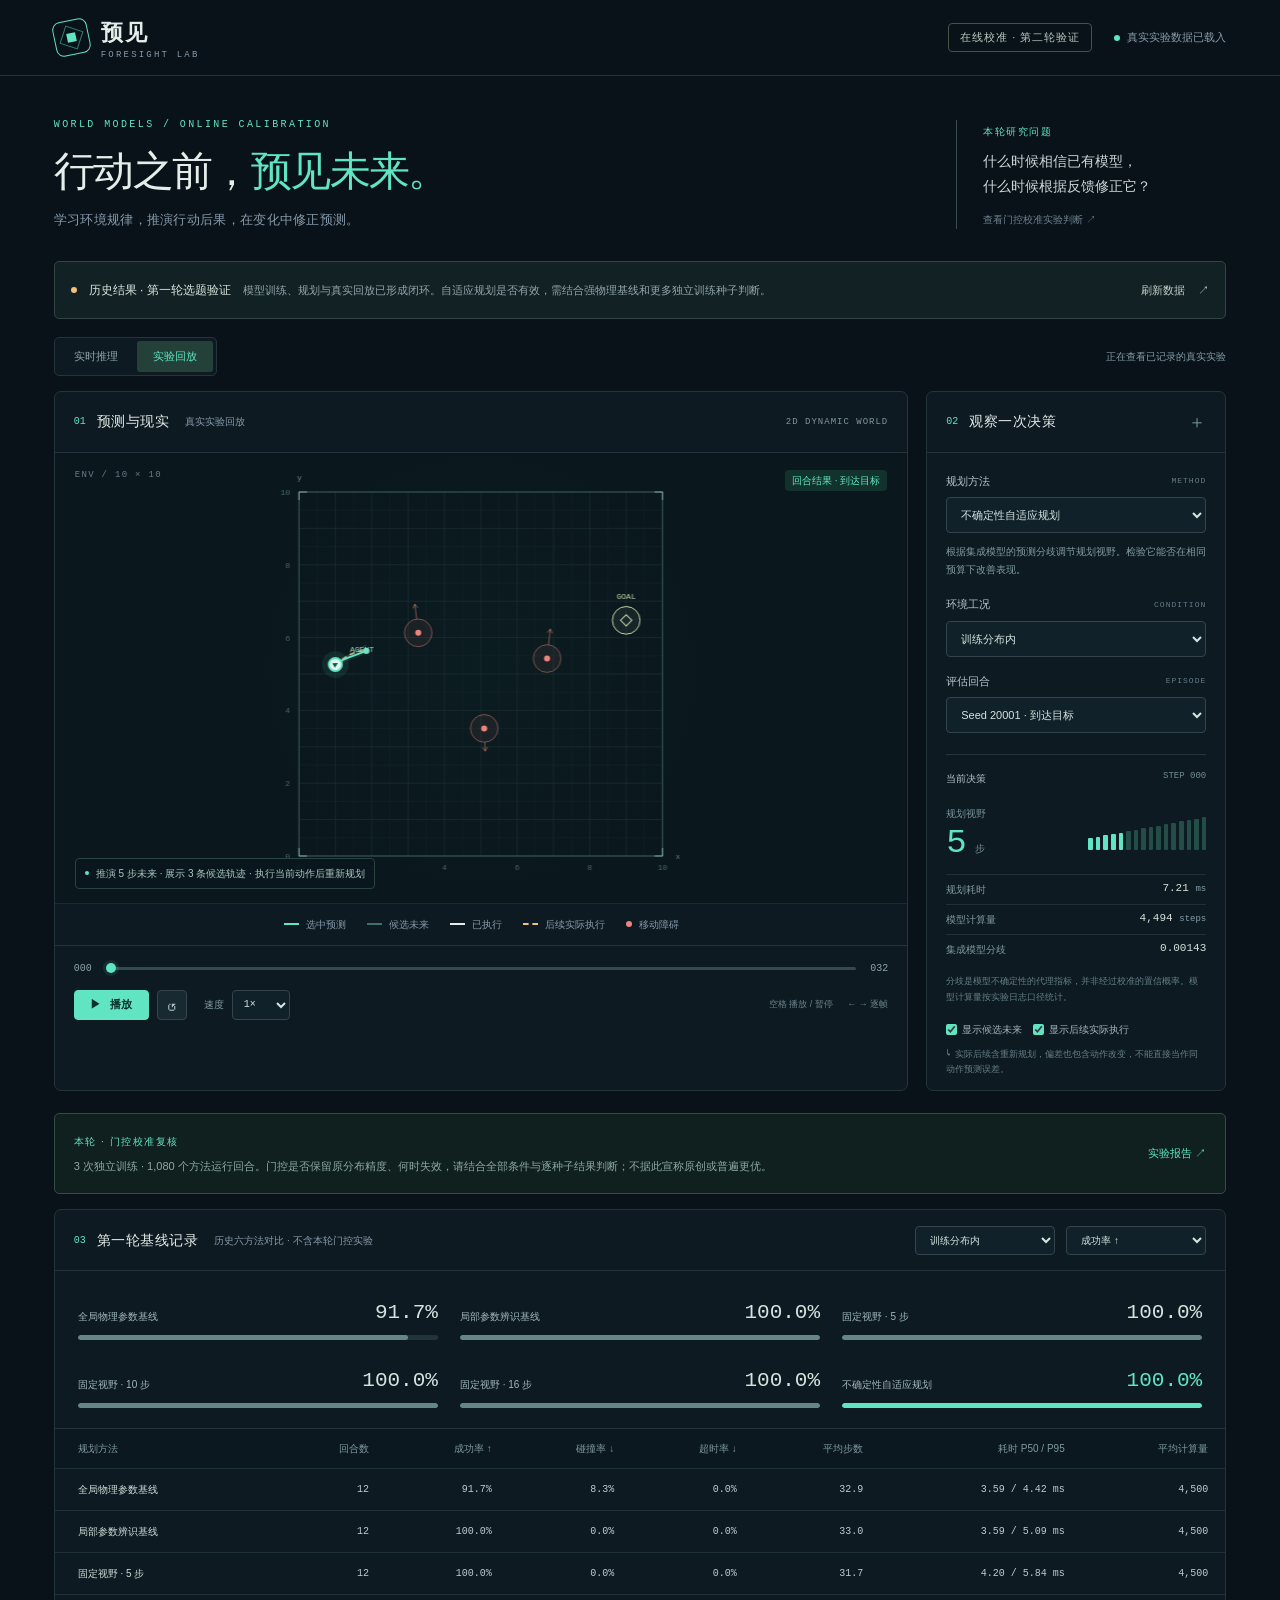
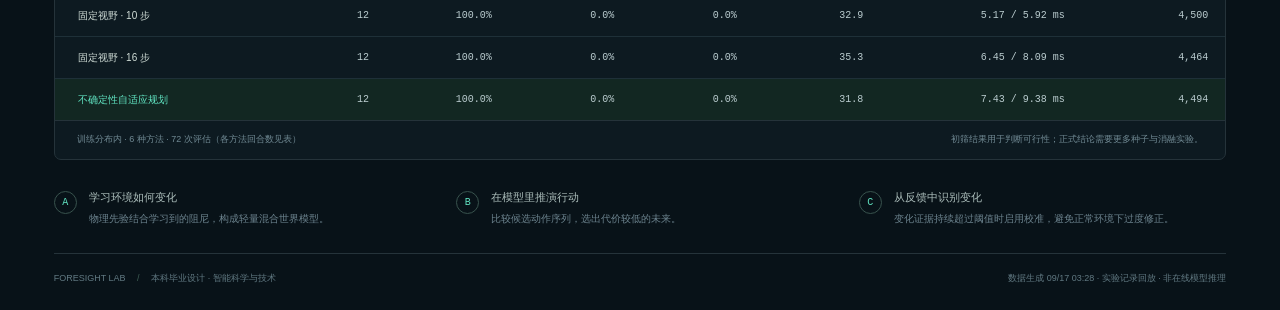
==== commit 1a012fbb: "experiment: publish 1080-run gated calibration study with measured failure boundaries" ====
--- a/web/index.html
+++ b/web/index.html
@@ -16,7 +16,7 @@
   <main>
     <section class="intro">
       <div><p class="eyebrow">WORLD MODELS / ONLINE CALIBRATION</p><h1>行动之前，<span>预见未来。</span></h1><p class="intro-text">学习环境规律，推演行动后果，在变化中修正预测。</p></div>
-      <div class="research-question"><span class="question-label">本轮研究问题</span><p>什么时候相信已有模型，<br>什么时候根据反馈修正它？</p><a class="small-note findings-link" href="https://github.com/LuckyLivio/GraduationProject/blob/main/docs/gated-study-findings.md" target="_blank" rel="noopener noreferrer">查看门控校准实验判断 ↗</a></div>
+      <div class="research-question"><span class="question-label">本轮研究问题</span><p>什么时候相信已有模型，<br>什么时候根据反馈修正它？</p><a class="small-note findings-link" href="https://github.com/LuckyLivio/GraduationProject/blob/main/docs/gated-findings.md" target="_blank" rel="noopener noreferrer">查看门控校准实验判断 ↗</a></div>
     </section>
 
     <div class="notice" id="experiment-notice" role="status"><span class="notice-dot"></span><div><strong id="notice-title">等待第一轮实验</strong><p id="notice-text">实验完成后，这里将展示真实轨迹、对比指标和选题验证结果。</p></div><button class="text-button" id="reload-data" type="button">刷新数据 <span aria-hidden="true">↗</span></button></div>
@@ -38,7 +38,7 @@
       </aside>
     </section>
 
-    <div class="study-link"><div><span class="question-label">本轮 · 门控校准复核</span><p id="gate-evidence-status">完成后将载入本轮实验摘要；下方保留第一轮历史数据。</p></div><a href="https://github.com/LuckyLivio/GraduationProject/blob/main/docs/gated-study-findings.md" target="_blank" rel="noopener noreferrer">实验报告 ↗</a></div>
+    <div class="study-link"><div><span class="question-label">本轮 · 门控校准复核</span><p id="gate-evidence-status">完成后将载入本轮实验摘要；下方保留第一轮历史数据。</p></div><a href="https://github.com/LuckyLivio/GraduationProject/blob/main/docs/gated-findings.md" target="_blank" rel="noopener noreferrer">实验报告 ↗</a></div>
     <section class="evidence panel" aria-label="实验对比指标">
       <div class="panel-heading evidence-heading"><div><span class="section-index">03</span><h2>第一轮基线记录</h2><span class="panel-subtitle">历史六方法对比 · 不含本轮门控实验</span></div><div class="evidence-pickers"><label class="metric-picker"><span class="sr-only">统计环境工况</span><select id="evidence-condition"><option value="in_distribution">训练分布内</option><option value="damping_shift">阻尼变化</option></select></label><label class="metric-picker"><span class="sr-only">图表展示指标</span><select id="chart-metric"><option value="success_rate">成功率 ↑</option><option value="collision_rate">碰撞率 ↓</option><option value="planning_ms_p95">规划耗时 P95 ↓</option><option value="mean_model_steps">平均模型计算量 ↓</option></select></label></div></div>
       <div id="evidence-empty" class="evidence-empty">主实验结果尚未生成。这里不填入演示数值。</div>
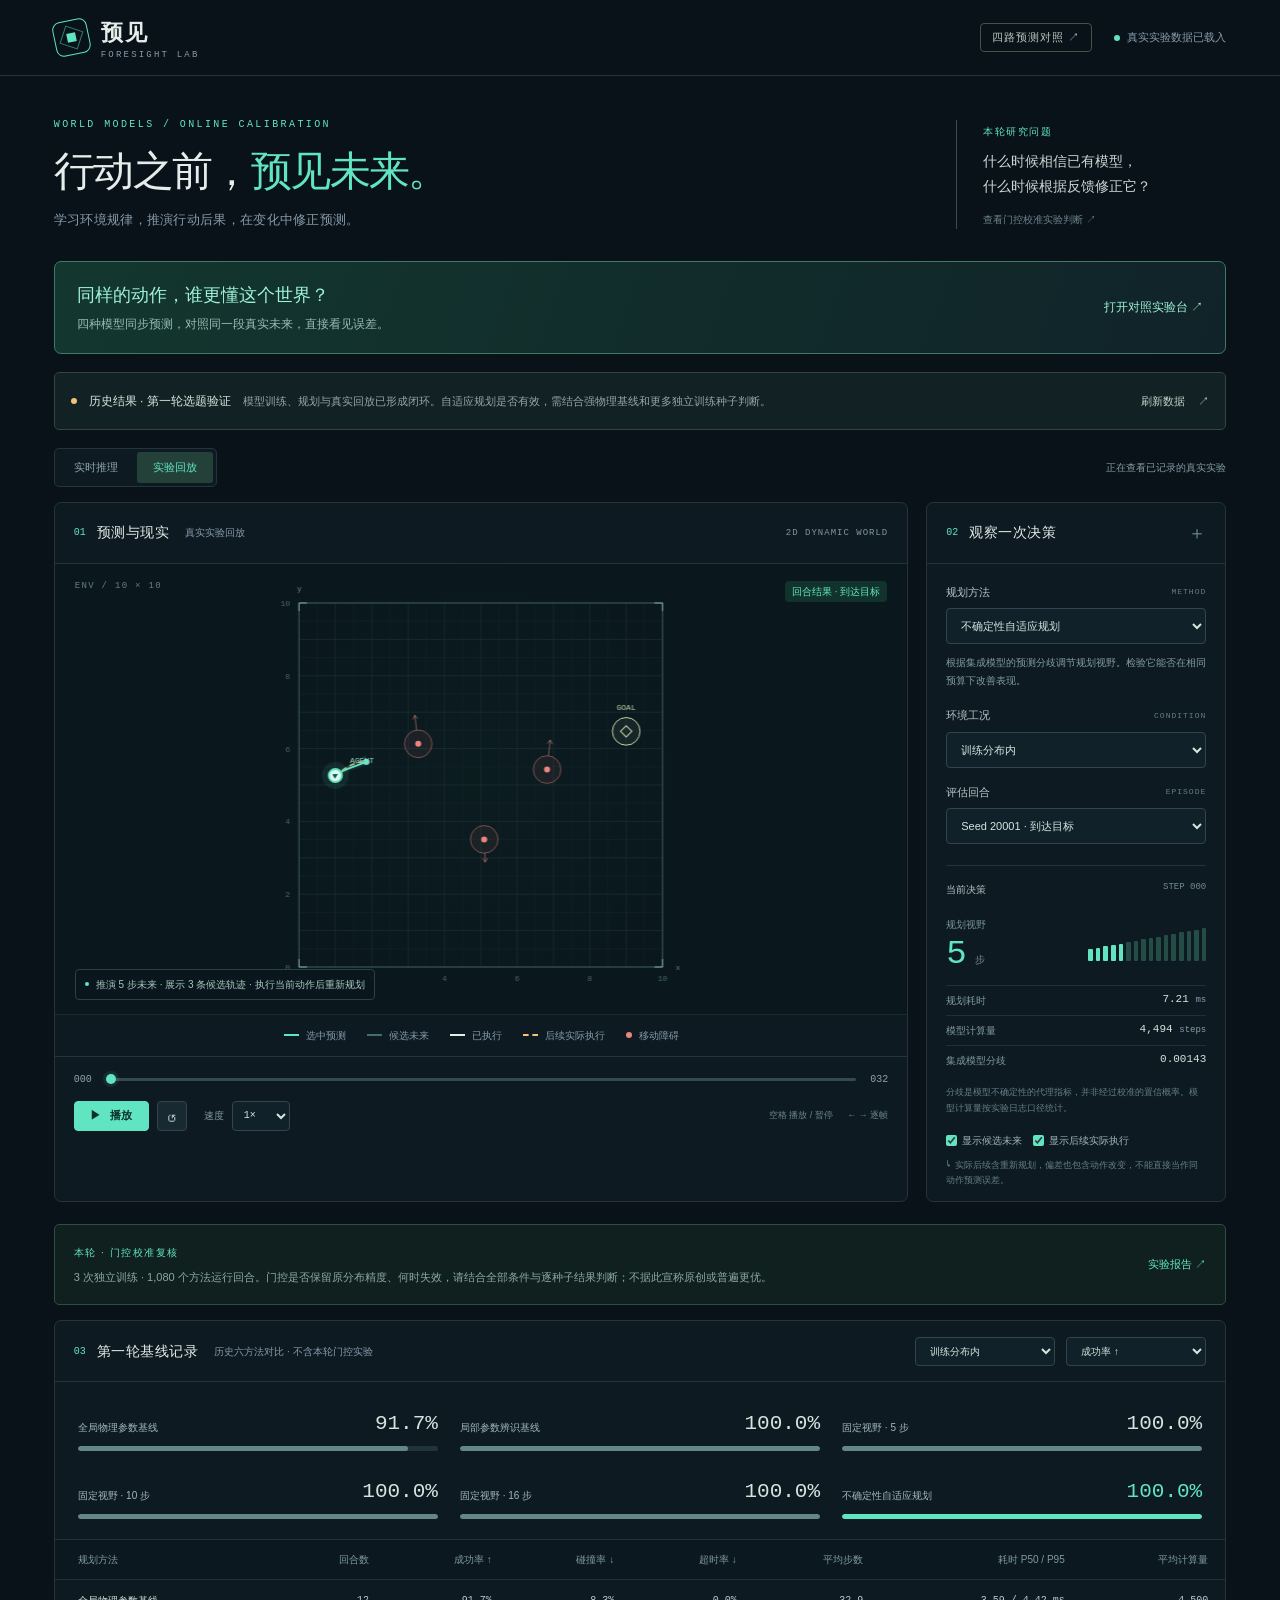
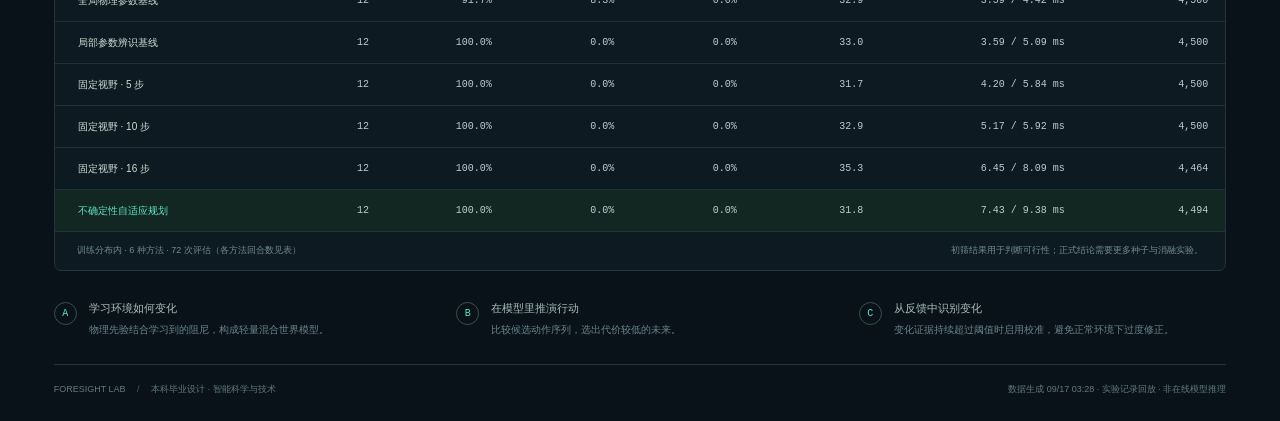
==== commit a3f1e180: "feat: make learned-model advantages visible in synchronized comparison lab" ====
--- a/web/index.html
+++ b/web/index.html
@@ -11,7 +11,7 @@
 <body>
   <header class="topbar">
     <a class="brand" href="./" aria-label="预见 Foresight Lab 首页"><span class="brand-icon" aria-hidden="true"><i></i></span><span>预见<span class="brand-en">FORESIGHT LAB</span></span></a>
-    <div class="topbar-meta"><span class="phase">在线校准 · 第二轮验证</span><span class="data-status" id="data-status"><i></i>正在读取实验数据</span></div>
+    <div class="topbar-meta"><a class="phase" href="compare.html">四路预测对照 ↗</a><span class="data-status" id="data-status"><i></i>正在读取实验数据</span></div>
   </header>
   <main>
     <section class="intro">
@@ -19,6 +19,7 @@
       <div class="research-question"><span class="question-label">本轮研究问题</span><p>什么时候相信已有模型，<br>什么时候根据反馈修正它？</p><a class="small-note findings-link" href="https://github.com/LuckyLivio/GraduationProject/blob/main/docs/gated-findings.md" target="_blank" rel="noopener noreferrer">查看门控校准实验判断 ↗</a></div>
     </section>
 
+    <a class="compare-entry" href="compare.html"><span><strong>同样的动作，谁更懂这个世界？</strong><small>四种模型同步预测，对照同一段真实未来，直接看见误差。</small></span><span>打开对照实验台 ↗</span></a>
     <div class="notice" id="experiment-notice" role="status"><span class="notice-dot"></span><div><strong id="notice-title">等待第一轮实验</strong><p id="notice-text">实验完成后，这里将展示真实轨迹、对比指标和选题验证结果。</p></div><button class="text-button" id="reload-data" type="button">刷新数据 <span aria-hidden="true">↗</span></button></div>
 
     <div class="mode-toolbar"><div class="mode-switch" role="group" aria-label="运行模式"><button type="button" id="mode-live" aria-pressed="false">实时推理</button><button type="button" id="mode-replay" class="active" aria-pressed="true">实验回放</button></div><span class="mode-status" id="mode-status">正在查看已记录的真实实验</span></div>
--- a/web/styles.css
+++ b/web/styles.css
@@ -1,4 +1,5 @@
 :root{color-scheme:dark;--bg:#081218;--panel:#0d1a21;--border:#25333a;--muted:#879aab;--text:#e5edea;--teal:#61e4c2;--amber:#f1c27b;--coral:#ec857d;--mono:Consolas,"SFMono-Regular",monospace;--sans:Inter,"Segoe UI","Microsoft YaHei","PingFang SC",sans-serif}
+.compare-entry{display:flex;justify-content:space-between;align-items:center;gap:18px;padding:20px 22px;margin-bottom:18px;border:1px solid #437868;border-radius:7px;background:linear-gradient(110deg,#13372e,#102329);color:#9ff3d7}.compare-entry strong{display:block;font-size:18px;font-weight:550}.compare-entry small{display:block;color:#9abcb3;font-size:12px;margin-top:6px}.compare-entry>span:last-child{white-space:nowrap;font-size:12px}.compare-entry:hover{border-color:#9ff3d7}@media(max-width:740px){.compare-entry{align-items:flex-start;flex-direction:column;padding:17px}.compare-entry strong{font-size:16px}}
 *{box-sizing:border-box}body{margin:0;background:var(--bg);color:var(--text);font-family:var(--sans);font-size:14px;line-height:1.5}button,select,input{font:inherit}button,select{cursor:pointer}button:disabled,select:disabled{cursor:default;opacity:.5}button:focus-visible,select:focus-visible,input:focus-visible,a:focus-visible{outline:2px solid var(--teal);outline-offset:4px}button{color:inherit}a{color:inherit;text-decoration:none}button,select{transition:background .18s,border-color .18s}.topbar{min-height:76px;display:flex;justify-content:space-between;align-items:center;padding:0 4.2%;border-bottom:1px solid var(--border);gap:20px}.brand{display:flex;align-items:center;gap:12px;font-weight:650;font-size:22px;letter-spacing:2px}.brand-en{display:block;font:9px var(--mono);letter-spacing:2.2px;color:var(--muted);margin-top:1px}.brand-icon{position:relative;display:block;width:35px;height:35px;border:1px solid var(--teal);border-radius:8px;transform:rotate(-12deg)}.brand-icon:before,.brand-icon:after{content:"";position:absolute;inset:7px;border:1px solid #61e4c280;transform:rotate(30deg)}.brand-icon:after{inset:12px;background:var(--teal);border:0;transform:none}.topbar-meta{display:flex;align-items:center;gap:22px;font-size:11px}.phase{border:1px solid #485048;padding:5px 11px;color:#bac7bf;border-radius:4px;letter-spacing:1px}.data-status{color:var(--muted);display:flex;align-items:center;gap:7px}.data-status i,.notice-dot{height:6px;width:6px;background:var(--amber);border-radius:50%;flex-shrink:0}.data-status.ready i{background:var(--teal)}main{max-width:1600px;margin:auto;padding:0 4.2%}.intro{display:flex;align-items:center;justify-content:space-between;padding:43px 0 31px;gap:25px}.eyebrow{font:10px var(--mono);letter-spacing:2.4px;color:var(--teal);margin:0 0 15px}h1{font-weight:520;letter-spacing:-1.6px;font-size:clamp(30px,3.2vw,45px);line-height:1.3;margin:0}h1 span{color:var(--teal)}.intro-text{margin:12px 0 0;color:var(--muted);font-size:13px;letter-spacing:.3px}.research-question{border-left:1px solid #3b4a4b;padding:0 0 0 26px;min-width:270px}.question-label{font-size:10px;letter-spacing:1.5px;color:var(--teal)}.research-question p{margin:8px 0;color:#cbd6d6;font-size:14px;line-height:1.8}.small-note{color:#6f828e;font-size:10px}.notice{border:1px solid #334443;background:#112124;padding:12px 16px;display:flex;align-items:center;gap:12px;margin-bottom:22px;border-radius:5px}.notice strong{font-size:12px;font-weight:500;color:#dce6df}.notice p{display:inline;margin:0 0 0 12px;color:#93a6ac;font-size:11px;line-height:1.8}.notice>div{flex:1}.text-button{background:none;border:0;white-space:nowrap;font-size:11px;color:#c8d2ca;padding:8px 0 8px 16px}.text-button:hover{color:var(--teal)}.text-button span{margin-left:10px}.notice[data-state="positive"] .notice-dot{background:var(--teal)}.notice[data-state="negative"] .notice-dot{background:var(--coral)}.lab-grid{display:grid;grid-template-columns:minmax(0,1fr) 300px;gap:18px;align-items:stretch}.panel{background:var(--panel);border:1px solid var(--border);border-radius:7px;overflow:hidden}.panel-heading{display:flex;justify-content:space-between;align-items:center;padding:17px 19px;gap:14px;border-bottom:1px solid var(--border);min-height:61px}.panel-heading>div{display:flex;align-items:center;gap:11px;flex-wrap:wrap}.section-index{color:var(--teal);font:10px var(--mono)}h2{font-size:14px;font-weight:500;margin:0;letter-spacing:.5px}.panel-subtitle{font-size:10px;color:var(--muted);margin-left:5px}.scene-tag{font:9px var(--mono);letter-spacing:1px;color:#82979d;white-space:nowrap}.world{position:relative;height:450px;background:#0a171d;overflow:hidden}canvas{width:100%;height:100%;display:block}.scene-overlay{position:absolute;left:20px;right:20px;top:17px;display:flex;justify-content:space-between;pointer-events:none}.scene-coordinate{font:9px var(--mono);color:#657c86;letter-spacing:1.3px}.outcome{font-size:10px;border-radius:4px;padding:3px 7px;color:var(--teal);background:#12332d;display:none}.outcome.visible{display:block}.outcome.collision{color:var(--coral);background:#3a2727}.outcome.timeout{color:var(--amber);background:#363026}.scene-empty{position:absolute;inset:0;display:flex;flex-direction:column;align-items:center;justify-content:center;text-align:center;pointer-events:none}.scene-empty[hidden]{display:none}.empty-orbit{width:57px;height:57px;border:1px solid #33514e;border-radius:50%;position:relative;margin-bottom:18px}.empty-orbit:before{content:"";position:absolute;inset:11px;border:1px dashed #42655f;border-radius:50%}.empty-orbit:after{content:"";position:absolute;top:24px;left:24px;width:7px;height:7px;background:var(--teal);box-shadow:0 0 22px #61e4c280;border-radius:50%}.scene-empty h3{font-size:15px;font-weight:450;letter-spacing:.5px;margin:0 0 8px}.scene-empty p{font-size:11px;line-height:1.8;color:var(--muted);margin:0}.scene-caption{position:absolute;bottom:14px;left:20px;display:flex;align-items:center;gap:7px;font-size:10px;background:#0a171de8;padding:7px 9px;border:1px solid #29433f;border-radius:4px;color:#a8c8bd;max-width:calc(100% - 40px)}.scene-caption[hidden]{display:none}.caption-dot{background:var(--teal);width:4px;height:4px;border-radius:50%;flex-shrink:0}.scene-legend{border-top:1px solid #1b2a31;display:flex;align-items:center;justify-content:center;gap:21px;padding:11px 14px;flex-wrap:wrap;color:var(--muted);font-size:10px;min-height:42px}.scene-legend>span{display:flex;align-items:center;gap:7px}.legend-line{width:15px;height:0;border-top:2px solid}.teal{color:var(--teal)}.white{color:#e5edea}.amber{color:var(--amber)}.muted{color:#426e70}.dashed{border-top-style:dashed}.legend-dot{width:6px;height:6px;border-radius:50%}.coral{background:var(--coral)}.playback{padding:12px 19px 14px;border-top:1px solid var(--border)}.timeline{display:flex;align-items:center;gap:14px;font:10px var(--mono);color:#8ca2a8}.timeline input{appearance:none;width:100%;height:3px;border-radius:6px;background:#344a51;cursor:pointer;margin:9px 0}.timeline input::-webkit-slider-thumb{appearance:none;width:10px;height:10px;border-radius:50%;background:var(--teal);box-shadow:0 0 0 3px #61e4c217}.timeline input::-moz-range-thumb{border:0;width:10px;height:10px;border-radius:50%;background:var(--teal)}.playback-controls{display:flex;justify-content:space-between;align-items:center;margin-top:11px;gap:14px}.transport{display:flex;align-items:center;gap:8px}.play-button{background:var(--teal);border:1px solid var(--teal);border-radius:4px;font-size:11px;color:#0c302a;min-width:75px;height:30px;font-weight:650}.play-button:hover:not(:disabled){background:#93f2d7}.play-button span{margin-left:6px}.icon-button{background:#182932;border:1px solid #34444c;border-radius:4px;width:30px;height:30px;font-size:19px;color:#a8babb}.icon-button:hover:not(:disabled){border-color:var(--teal)}.speed-label{color:#849ba3;font-size:10px;margin-left:9px}.transport select{width:58px;height:30px;padding:0 7px;font:10px var(--mono)}.keyboard-hint{font-size:9px;color:#6f858f}.keyboard-hint span{margin-left:12px}.little-cross{font:18px var(--mono);color:#6e898d}.inspector-body{padding:20px 19px 13px}.field{margin-bottom:16px}.field label{display:flex;align-items:center;justify-content:space-between;font-size:11px;color:#b6c4c8;margin-bottom:8px}.field label span{font:8px var(--mono);color:#647c88;letter-spacing:1px}select{background-color:#10212a;border:1px solid #34444e;color:#d7e4df;border-radius:4px;min-width:0;padding:10px;width:100%;font-size:11px}select:hover:not(:disabled){border-color:#658780}.method-description{color:#829ba3;font-size:10px;line-height:1.8;margin:-6px 0 17px}.decision-readout{border-top:1px solid var(--border);margin-top:21px;padding-top:16px}.readout-title{display:flex;justify-content:space-between;font-size:10px;color:#b6c7c9}.mono{font:9px var(--mono);color:#718b92}.primary-readout{display:flex;align-items:center;justify-content:space-between;margin:16px 0 11px}.readout-label{font-size:10px;color:#79929c}.primary-readout p{margin:1px 0;line-height:1.25}.primary-readout strong{font:34px var(--mono);letter-spacing:-2px;color:var(--teal)}.primary-readout p span{font-size:10px;color:#758c95;margin-left:10px}.horizon-viz{display:flex;align-items:flex-end;gap:3px;height:35px;max-width:118px;overflow:hidden}.horizon-viz i{display:block;width:5px;height:20px;border-radius:1px;background:#234d46}.horizon-viz i.active{background:var(--teal)}.readout-row{display:flex;justify-content:space-between;font-size:10px;padding:7px 0;border-top:1px solid #1e3038;color:#819aa3}.readout-row strong{font:11px var(--mono);color:#d8e2dc}.readout-row small{font-size:9px;color:#859eaa}.readout-footnote{font-size:9px;color:#667f89;line-height:1.75;margin:10px 0 0}.view-options{padding-top:16px;display:flex;gap:11px;flex-wrap:wrap;font-size:10px;color:#a1b4bb}.view-options label{display:flex;align-items:center;gap:5px;cursor:pointer}.view-options input{accent-color:var(--teal);width:11px;height:11px;margin:0}.inspector-note{font-size:9px;line-height:1.7;color:#657e87;margin:10px 0 0}.inspector-note span{color:#82a496;margin-right:4px}.evidence{margin-top:22px}.evidence-heading{padding-top:15px;padding-bottom:15px}.metric-picker select{font-size:10px;padding:7px 10px;width:165px}.evidence-empty{padding:36px 20px;text-align:center;font-size:12px;color:var(--muted)}.metric-chart{display:grid;grid-template-columns:repeat(3,minmax(0,1fr));padding:23px 23px 20px;gap:22px}.chart-item{min-width:0}.chart-label{display:flex;justify-content:space-between;gap:8px;font-size:10px;color:#a1b7bc;align-items:end;min-height:30px}.chart-label strong{font:21px var(--mono);color:#d6e2dd;white-space:nowrap}.chart-track{height:5px;background:#21343c;margin-top:11px;border-radius:3px;overflow:hidden}.chart-fill{height:100%;background:#648786;border-radius:3px;min-width:0}.chart-item.selected .chart-fill{background:var(--teal)}.chart-item.selected .chart-label strong{color:var(--teal)}.table-scroll{overflow:auto;border-top:1px solid var(--border)}table{width:100%;border-collapse:collapse;font-size:11px;white-space:nowrap;text-align:right}th{font-weight:400;color:#7f99a2;font-size:10px;padding:12px 17px;background:#0c181f}td{padding:13px 17px;border-top:1px solid #1e3038;color:#bbcdd0;font-family:var(--mono);font-size:10px}th:first-child,td:first-child{text-align:left;padding-left:23px}td:first-child{font-family:var(--sans);color:#d0ddd7}tr.selected td:first-child{color:var(--teal)}tr.selected{background:#122722}td .n-label{color:#597982}.evidence-footnote{border-top:1px solid var(--border);padding:12px 22px;display:flex;justify-content:space-between;gap:15px;color:#718a94;font-size:9px}.protocol-strip{display:grid;grid-template-columns:repeat(3,1fr);gap:35px;padding:29px 0 25px}.protocol-strip>div{display:flex;gap:12px}.protocol-number{font:10px var(--mono);color:var(--teal);border:1px solid #38524d;border-radius:50%;height:23px;width:23px;display:flex;justify-content:center;align-items:center;flex-shrink:0;margin-top:2px}.protocol-strip p{margin:0}.protocol-strip strong{display:block;font-size:11px;color:#acbebb;font-weight:450;margin-bottom:5px}.protocol-strip p span{font-size:10px;color:#6c838e;line-height:1.8;display:block}footer{border-top:1px solid var(--border);padding:18px 0 22px;display:flex;justify-content:space-between;gap:20px;color:#617982;font-size:9px}footer i{font-style:normal;margin:0 9px;color:#406056}.sr-only{position:absolute;width:1px;height:1px;padding:0;margin:-1px;overflow:hidden;clip:rect(0,0,0,0);white-space:nowrap;border:0}[hidden]{display:none!important}
 @media(min-width:1450px){.world{height:505px}.lab-grid{grid-template-columns:minmax(0,1fr) 325px}.inspector-body{padding:25px 23px}.field{margin-bottom:22px}.decision-readout{margin-top:27px}.readout-row{padding:10px 0}.view-options{padding-top:20px}.intro{padding-top:48px;padding-bottom:37px}}
 @media(max-width:1000px){.lab-grid{grid-template-columns:minmax(0,1fr) 270px;gap:13px}.world{height:450px}.panel-heading{padding:15px}.scene-tag{display:none}.panel-subtitle{font-size:9px;margin-left:0}.inspector-body{padding:17px 15px}.keyboard-hint{display:none}.scene-legend{gap:12px;font-size:9px}.research-question{min-width:220px}.notice p{display:block;margin:4px 0 0}.protocol-strip{gap:20px}.metric-chart{gap:18px;grid-template-columns:repeat(2,1fr)}}
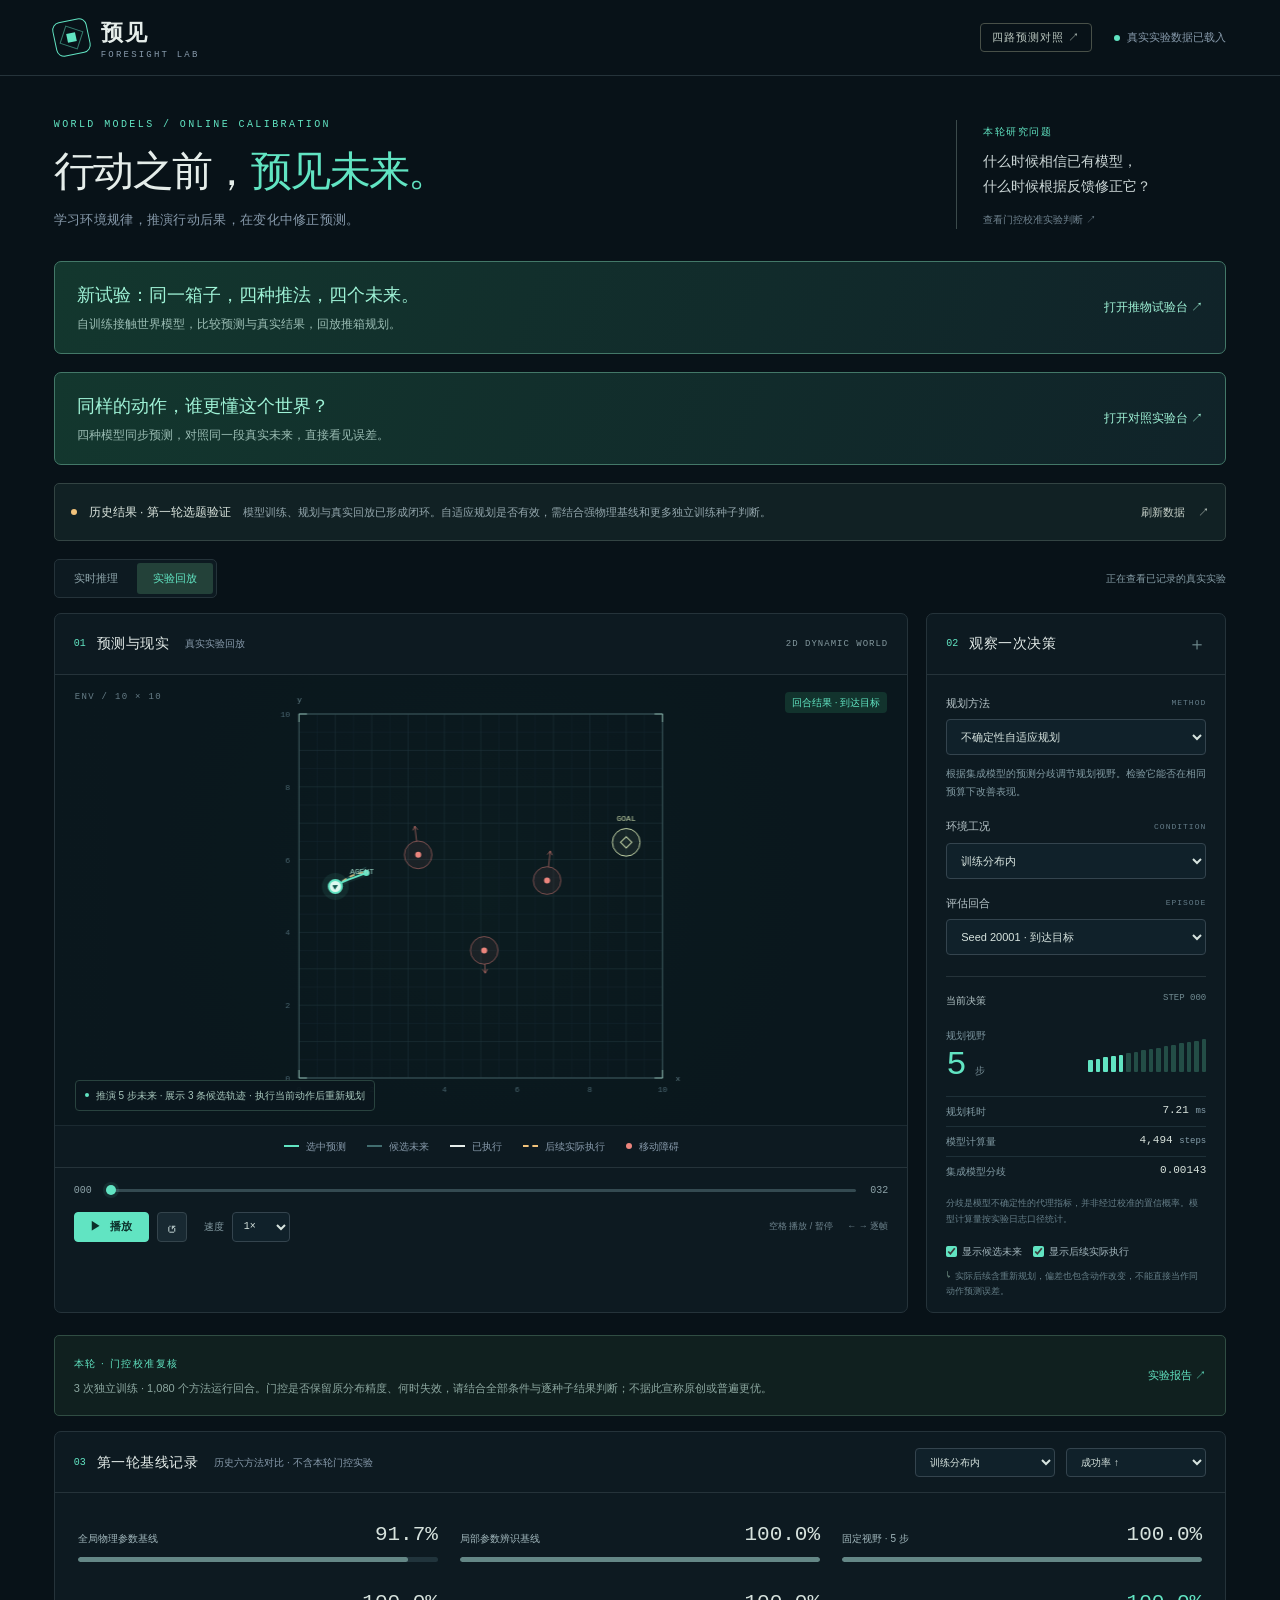
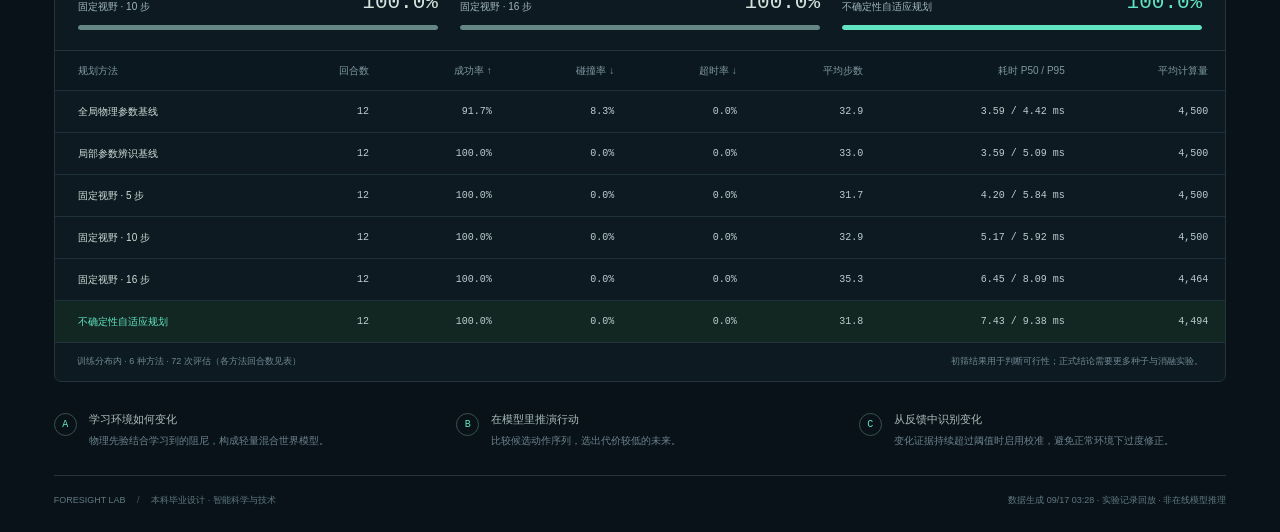
==== commit bb8057e2: "experiment: publish trained pushing models, honest pilot results and future-branch demo" ====
--- a/web/index.html
+++ b/web/index.html
@@ -19,6 +19,7 @@
       <div class="research-question"><span class="question-label">本轮研究问题</span><p>什么时候相信已有模型，<br>什么时候根据反馈修正它？</p><a class="small-note findings-link" href="https://github.com/LuckyLivio/GraduationProject/blob/main/docs/gated-findings.md" target="_blank" rel="noopener noreferrer">查看门控校准实验判断 ↗</a></div>
     </section>
 
+    <a class="compare-entry" href="pushing.html"><span><strong>新试验：同一箱子，四种推法，四个未来。</strong><small>自训练接触世界模型，比较预测与真实结果，回放推箱规划。</small></span><span>打开推物试验台 ↗</span></a>
     <a class="compare-entry" href="compare.html"><span><strong>同样的动作，谁更懂这个世界？</strong><small>四种模型同步预测，对照同一段真实未来，直接看见误差。</small></span><span>打开对照实验台 ↗</span></a>
     <div class="notice" id="experiment-notice" role="status"><span class="notice-dot"></span><div><strong id="notice-title">等待第一轮实验</strong><p id="notice-text">实验完成后，这里将展示真实轨迹、对比指标和选题验证结果。</p></div><button class="text-button" id="reload-data" type="button">刷新数据 <span aria-hidden="true">↗</span></button></div>
 
